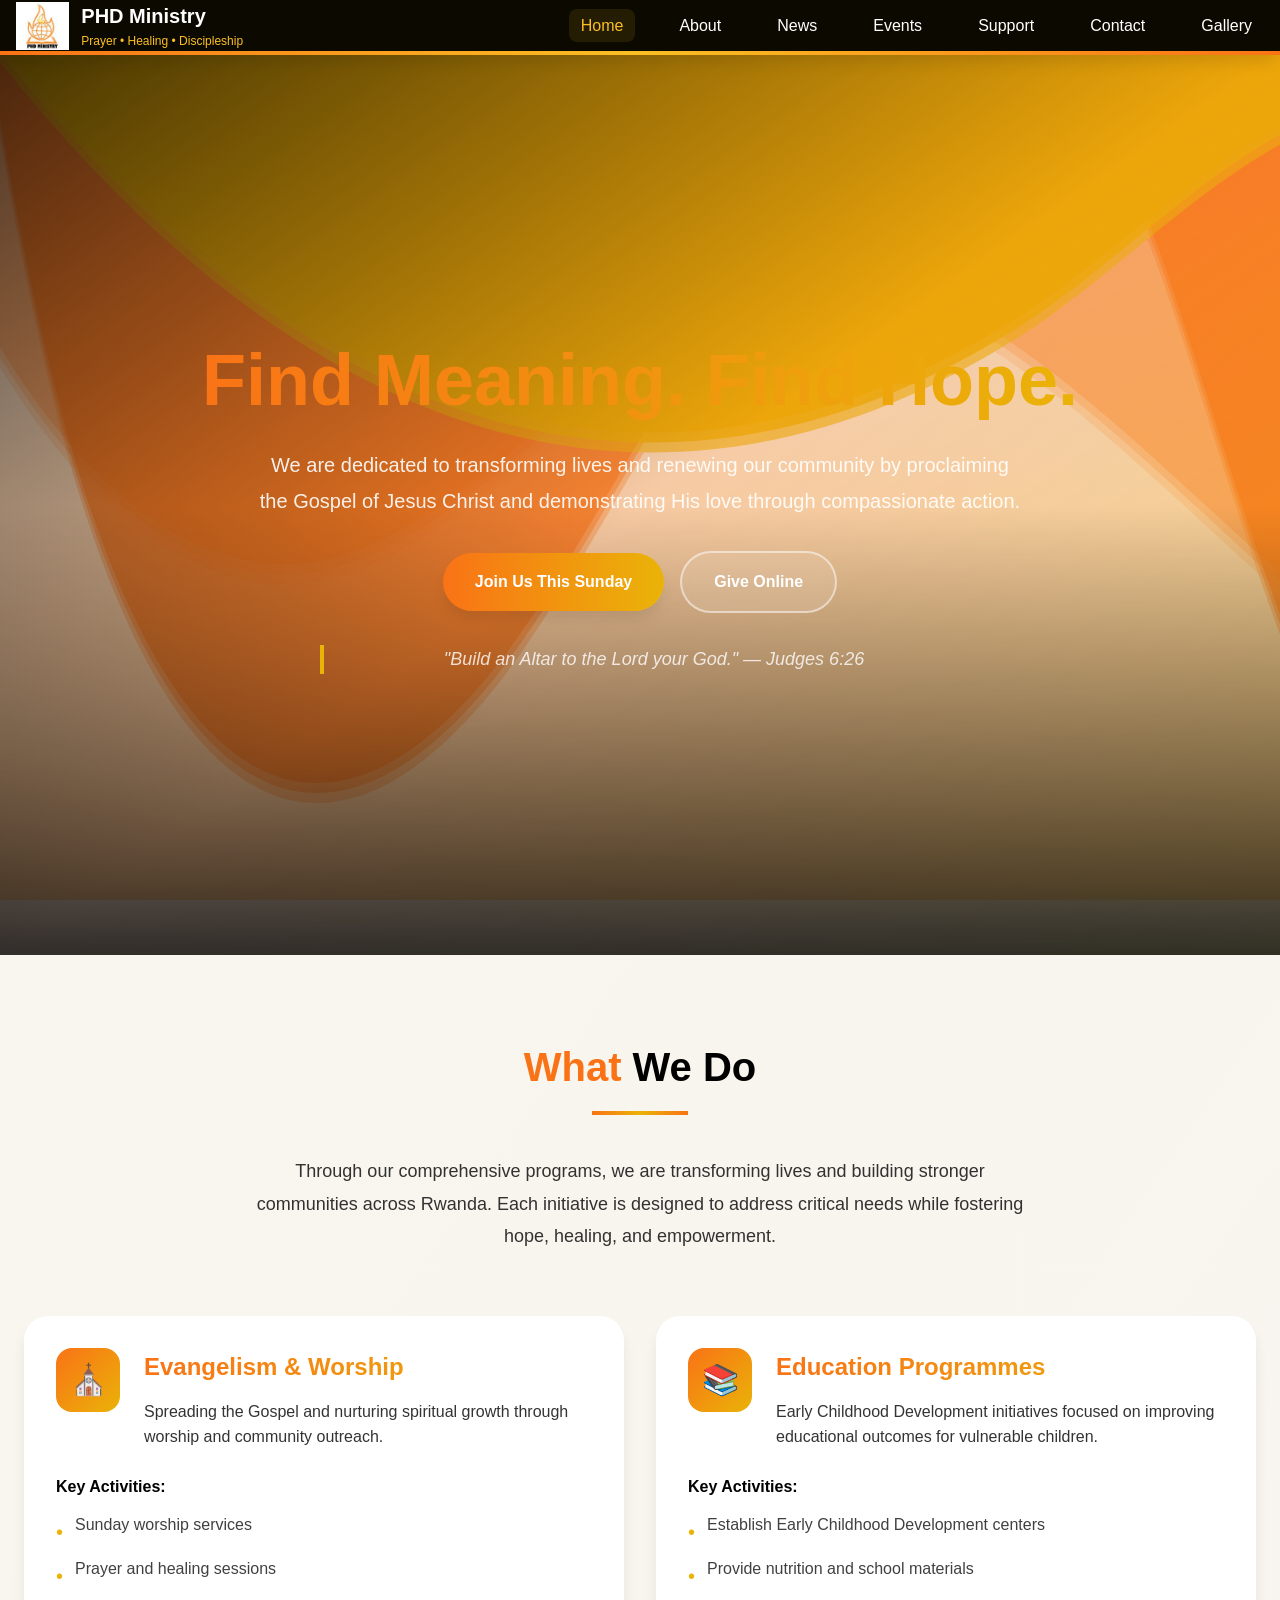
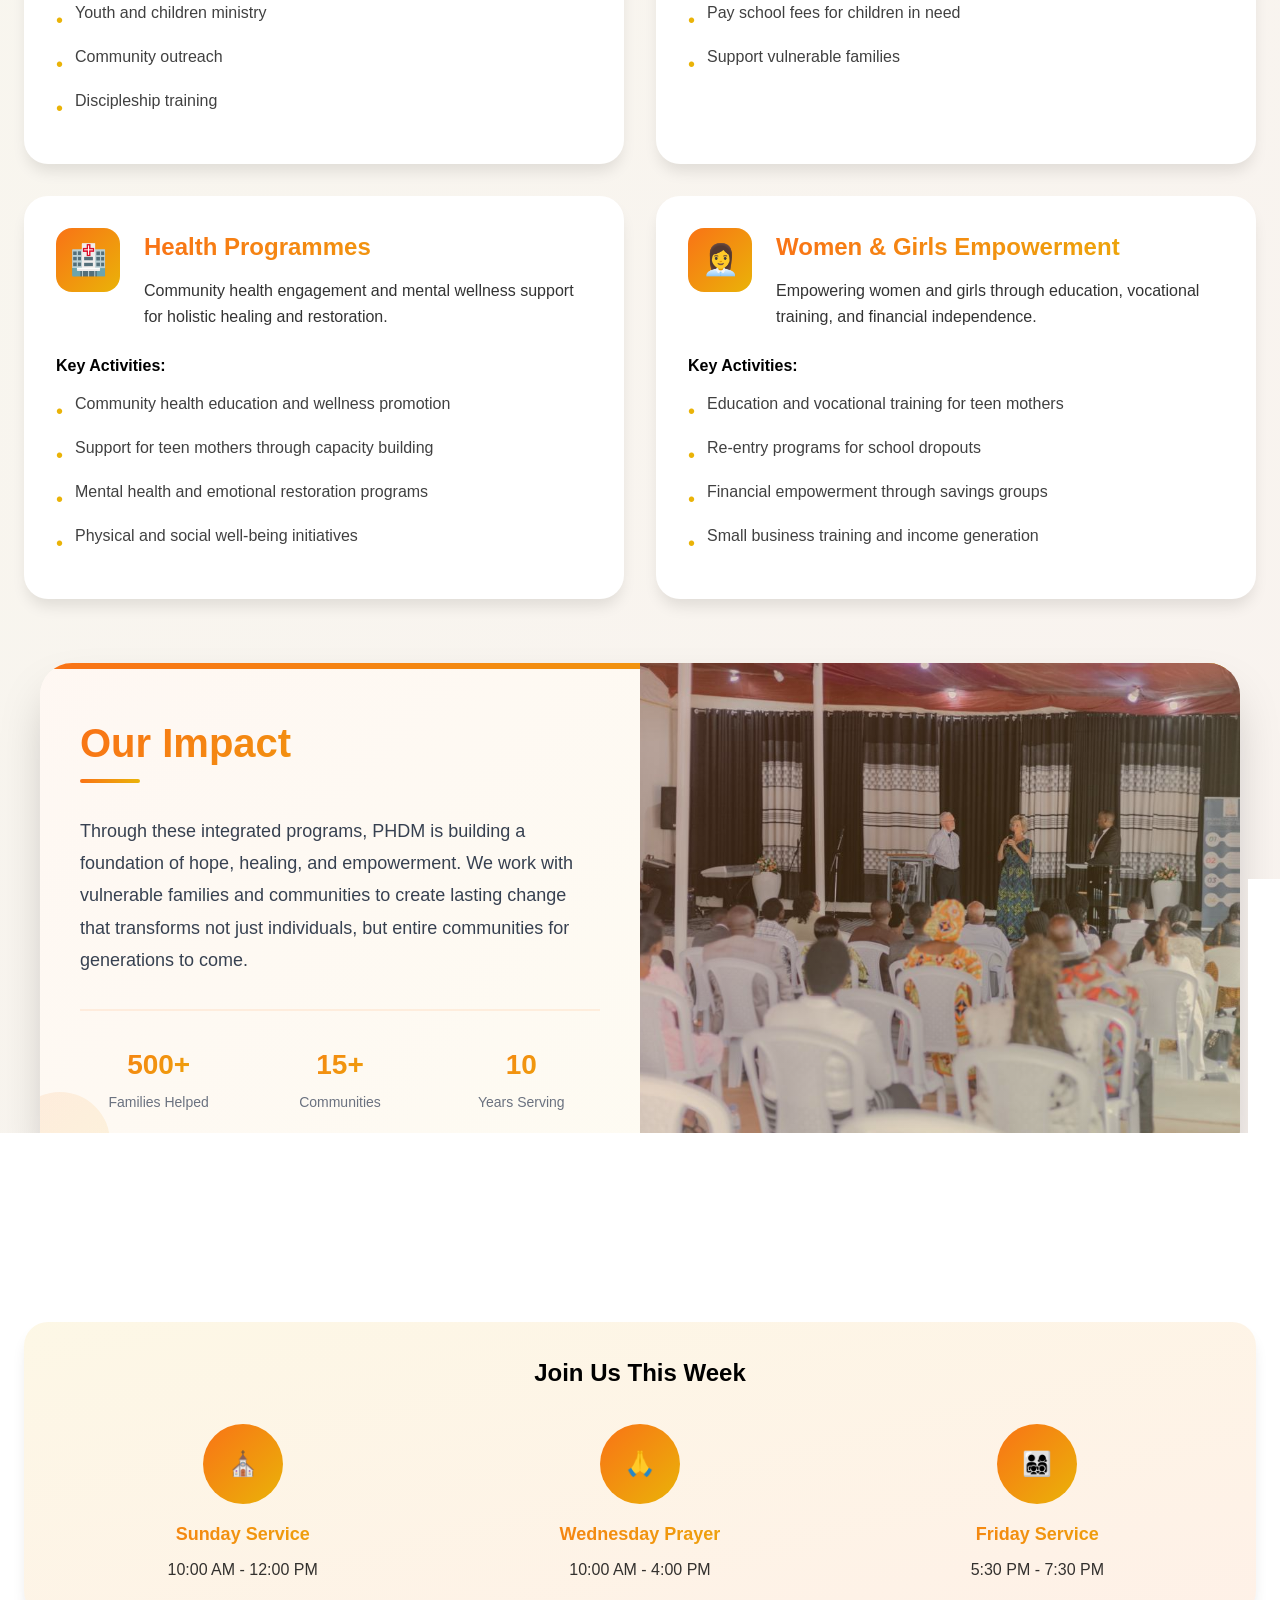
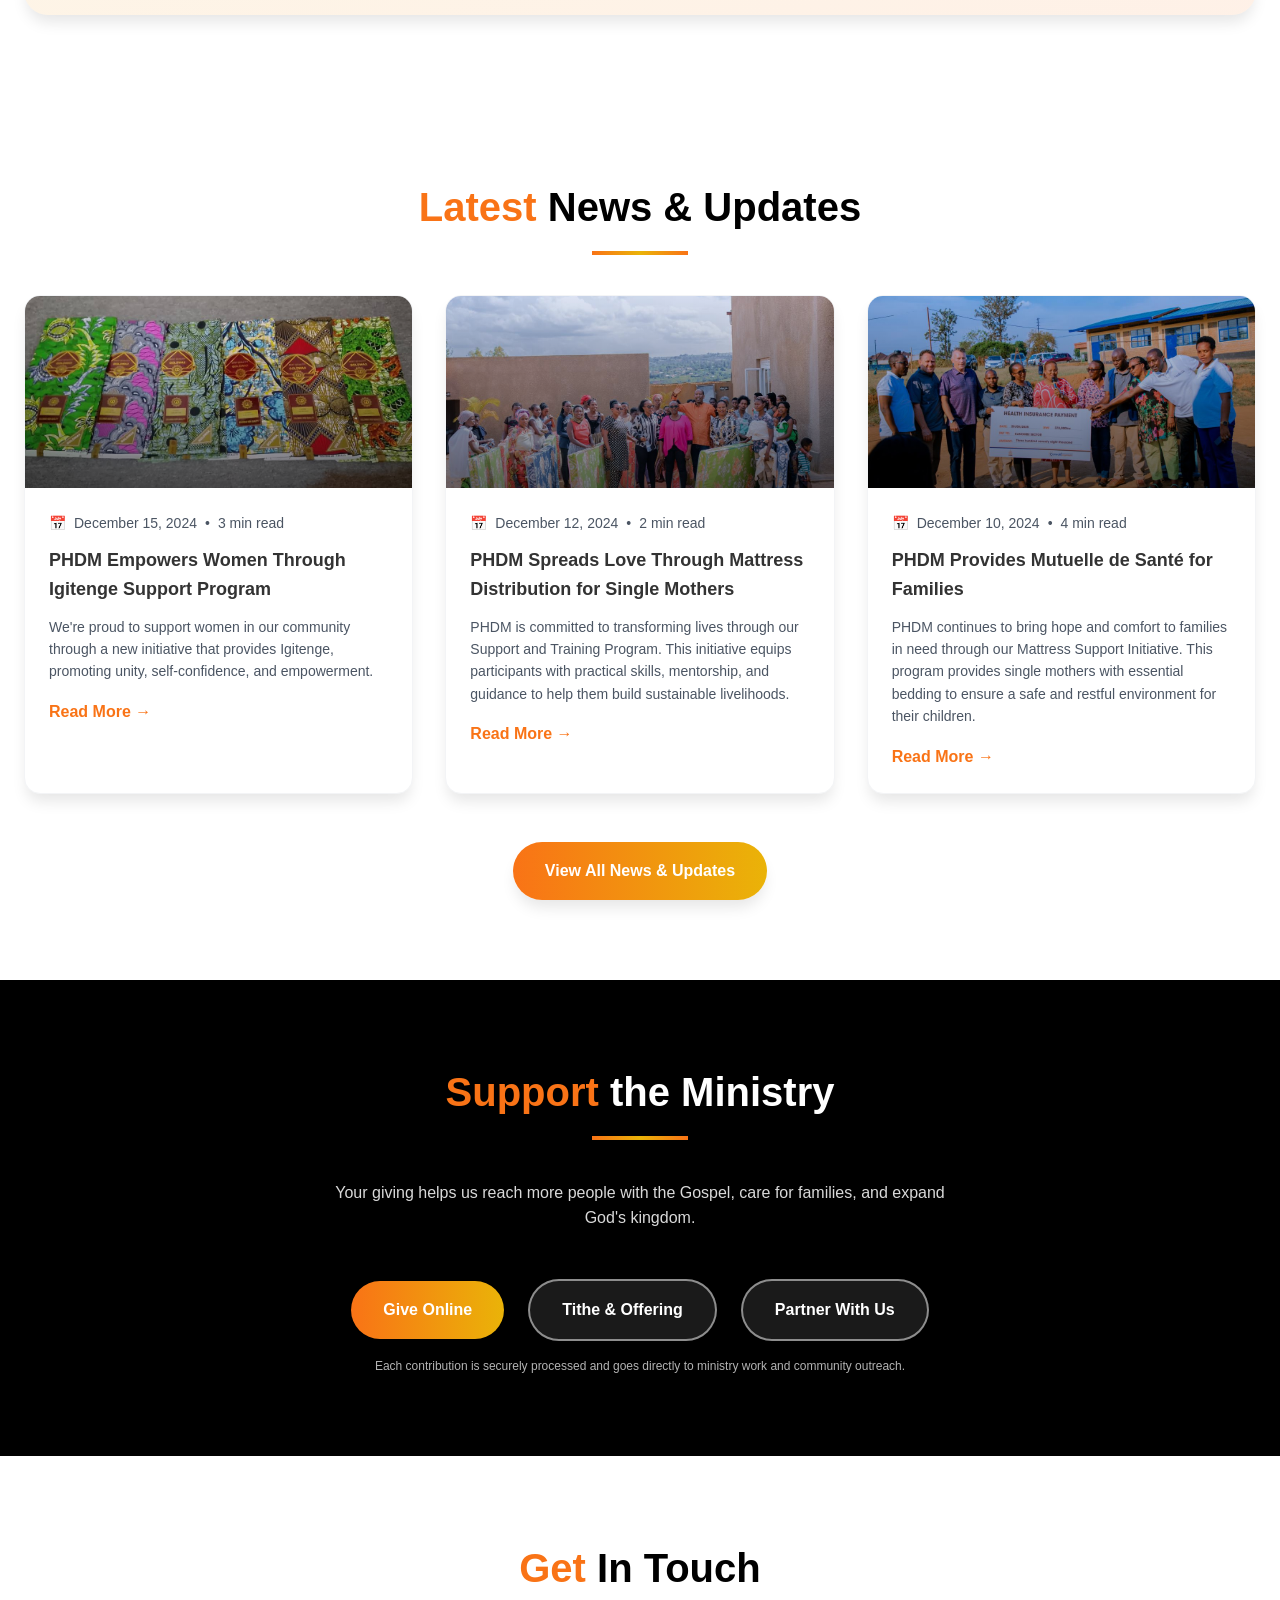
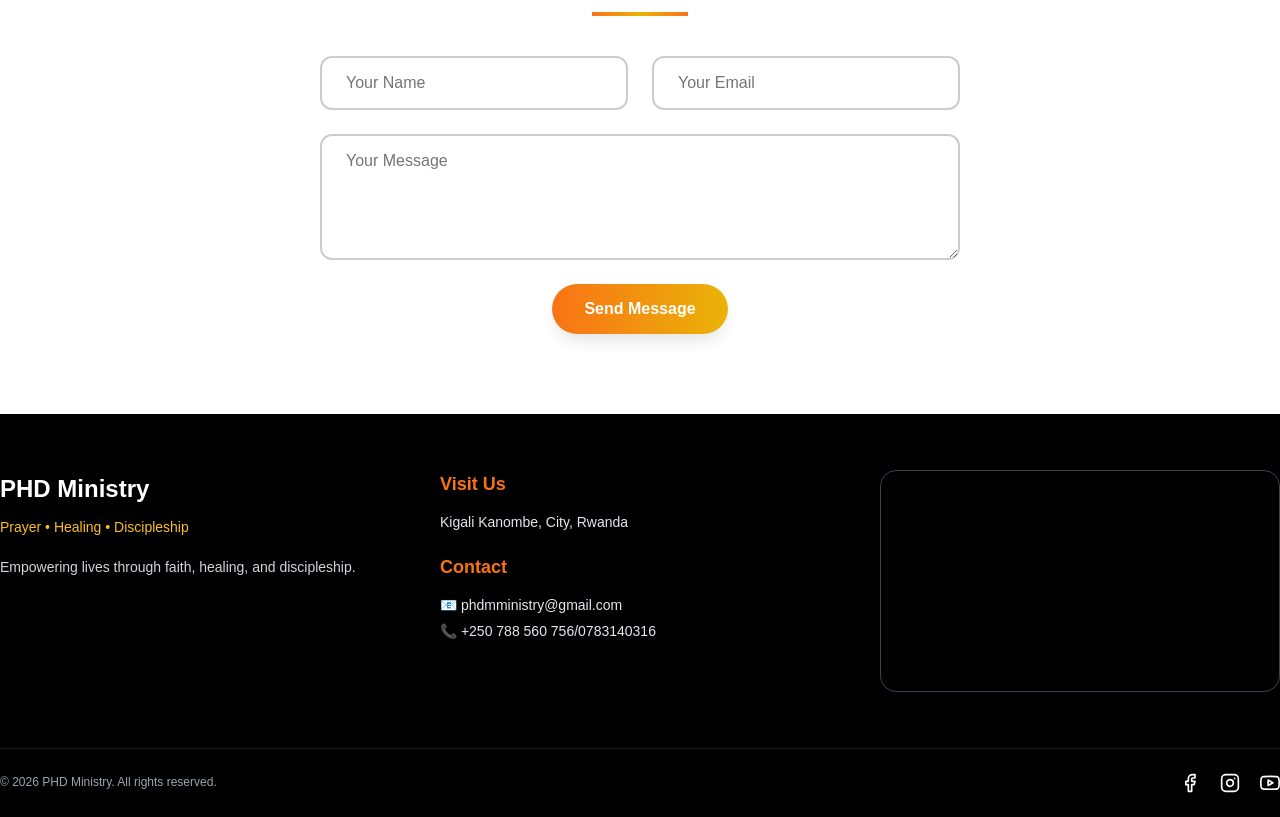
==== index.html @ 7f73e18e "News" ====
<!DOCTYPE html>
<html lang="en">
<head>
    <meta charset="UTF-8">
    <meta name="viewport" content="width=device-width, initial-scale=1.0">
    <title>PHDM - Find Meaning. Find Hope.</title>
    <link rel="stylesheet" href="style.css">
    <link rel="stylesheet" href="Header.css">
    <link rel="stylesheet" href="Footer.css">
</head>
<body>
     <header>
        <nav class="container-xl">
            <a href="/" class="logo-link">
                <img src="logo.png" alt="PHDM Church" class="logo-img">
                <div class="logo-text">
                    <span class="logo-title">PHD Ministry</span>
                    <p class="logo-subtitle">Prayer • Healing • Discipleship</p>
                </div>
            </a>

            <!-- Desktop Navigation -->
            <ul class="desktop-nav">
                <li>
                    <a href="index.html" class="nav-link active">
                        <div class="nav-link-bg"></div>
                        <span>Home</span>
                    </a>
                </li>
                <li>
                    <a href="About.html" class="nav-link">
                        <div class="nav-link-bg"></div>
                        <span>About</span>
                    </a>
                </li>
                <li>
                    <a href="News.html" class="nav-link">
                        <div class="nav-link-bg"></div>
                        <span>News</span>
                    </a>
                </li>
                <li>
                    <a href="Events.html" class="nav-link">
                        <div class="nav-link-bg"></div>
                        <span>Events</span>
                    </a>
                </li>
                <li>
                    <a href="give.html" class="nav-link">
                        <div class="nav-link-bg"></div>
                        <span>Support</span>
                    </a>
                </li>
                <li>
                    <a href="Contact.html" class="nav-link">
                        <div class="nav-link-bg"></div>
                        <span>Contact</span>
                    </a>
                </li>
                <li>
                    <a href="Galley.html" class="nav-link">
                        <div class="nav-link-bg"></div>
                        <span>Gallery</span>
                    </a>
                </li>
            </ul>

            <!-- Mobile Menu Button -->
            <button class="mobile-menu-btn" id="menuBtn" aria-label="Open menu">
                <div class="mobile-menu-btn-bg"></div>
                <svg xmlns="http://www.w3.org/2000/svg" fill="none" viewBox="0 0 24 24" stroke-width="1.5" stroke="currentColor">
                    <path stroke-linecap="round" stroke-linejoin="round" d="M3.75 6.75h16.5M3.75 12h16.5M3.75 17.25h16.5" />
                </svg>
            </button>
        </nav>
        <div class="gradient-line"></div>
    </header>
    <!-- Hero Section -->
    <section id="home" class="hero-section">
        <div class="video-background">
            <video autoplay loop muted playsinline>
                <source src="video.mp4" type="video/mp4">
            </video>
            <div class="video-overlay"></div>
            <div class="video-gradient"></div>
        </div>
        
        <div class="container hero-content">
            <div class="hero-text">
                <h1 class="hero-title">
                    <span class="gradient-text">Find Meaning. Find Hope.</span>
                </h1>
                <p class="hero-description">
                    We are dedicated to transforming lives and renewing our community by proclaiming the Gospel of Jesus Christ
                    and demonstrating His love through compassionate action.
                </p>
                <div class="hero-buttons">
                    <a href="/event" class="btn btn-primary">Join Us This Sunday</a>
                    <a href="/give" class="btn btn-secondary">Give Online</a>
                </div>
                <blockquote class="hero-quote">
                    "Build an Altar to the Lord your God." — Judges 6:26
                </blockquote>
            </div>
        </div>
    </section>

    <!-- What We Do Section -->
    <section id="what-we-do" class="what-we-do-section">
        <div class="container">
            <div class="section-heading">
                <h2><span class="accent">What</span> We Do</h2>
                <div class="heading-line"></div>
            </div>
            <p class="section-intro">
                Through our comprehensive programs, we are transforming lives and building stronger communities across Rwanda. 
                Each initiative is designed to address critical needs while fostering hope, healing, and empowerment.
            </p>
            
            <div class="programs-grid">
                <div class="program-card">
                    <div class="program-header">
                        <div class="program-icon">⛪</div>
                        <div class="program-info">
                            <h3>Evangelism & Worship</h3>
                            <p>Spreading the Gospel and nurturing spiritual growth through worship and community outreach.</p>
                        </div>
                    </div>
                    <div class="program-activities">
                        <h4>Key Activities:</h4>
                        <ul>
                            <li>Sunday worship services</li>
                            <li>Prayer and healing sessions</li>
                            <li>Youth and children ministry</li>
                            <li>Community outreach</li>
                            <li>Discipleship training</li>
                        </ul>
                    </div>
                </div>

                <div class="program-card">
                    <div class="program-header">
                        <div class="program-icon">📚</div>
                        <div class="program-info">
                            <h3>Education Programmes</h3>
                            <p>Early Childhood Development initiatives focused on improving educational outcomes for vulnerable children.</p>
                        </div>
                    </div>
                    <div class="program-activities">
                        <h4>Key Activities:</h4>
                        <ul>
                            <li>Establish Early Childhood Development centers</li>
                            <li>Provide nutrition and school materials</li>
                            <li>Pay school fees for children in need</li>
                            <li>Support vulnerable families</li>
                        </ul>
                    </div>
                </div>

                <div class="program-card">
                    <div class="program-header">
                        <div class="program-icon">🏥</div>
                        <div class="program-info">
                            <h3>Health Programmes</h3>
                            <p>Community health engagement and mental wellness support for holistic healing and restoration.</p>
                        </div>
                    </div>
                    <div class="program-activities">
                        <h4>Key Activities:</h4>
                        <ul>
                            <li>Community health education and wellness promotion</li>
                            <li>Support for teen mothers through capacity building</li>
                            <li>Mental health and emotional restoration programs</li>
                            <li>Physical and social well-being initiatives</li>
                        </ul>
                    </div>
                </div>

                <div class="program-card">
                    <div class="program-header">
                        <div class="program-icon">👩‍💼</div>
                        <div class="program-info">
                            <h3>Women & Girls Empowerment</h3>
                            <p>Empowering women and girls through education, vocational training, and financial independence.</p>
                        </div>
                    </div>
                    <div class="program-activities">
                        <h4>Key Activities:</h4>
                        <ul>
                            <li>Education and vocational training for teen mothers</li>
                            <li>Re-entry programs for school dropouts</li>
                            <li>Financial empowerment through savings groups</li>
                            <li>Small business training and income generation</li>
                        </ul>
                    </div>
                </div>
            </div>
            
           <div class="wave-background">
    <div class="wave"></div>
    <div class="wave"></div>
    <div class="wave"></div>
  </div>
  
  <div class="impact-box">
    <div class="decorative-circle circle-1"></div>
    <div class="decorative-circle circle-2"></div>
    
    <div class="impact-content">
      <div class="text-section">
        <h3>Our Impact</h3>
        <p>
          Through these integrated programs, PHDM is building a foundation of hope, healing, and empowerment. 
          We work with vulnerable families and communities to create lasting change that transforms not just individuals, 
          but entire communities for generations to come.
        </p>
        
        <div class="stats-highlight">
          <div class="stat-item">
            <div class="stat-number">500+</div>
            <div class="stat-label">Families Helped</div>
          </div>
          <div class="stat-item">
            <div class="stat-number">15+</div>
            <div class="stat-label">Communities</div>
          </div>
          <div class="stat-item">
            <div class="stat-number">10</div>
            <div class="stat-label">Years Serving</div>
          </div>
        </div>
      </div>
      
      <div class="image-section">
        <img src="images/events-worked/ministry.jpg" alt="Ministry Impact - Community gathering and support">
      </div>
    </div>
  </div>
        </div>
    </section>

    <!-- About Section -->
    <section id="about" class="about-section">
        <div class="container">
            <div class="services-box">
                <h3 class="services-title">Join Us This Week</h3>
                <div class="services-grid">
                    <div class="service-item">
                        <div class="service-icon">⛪</div>
                        <h4>Sunday Service</h4>
                        <p>10:00 AM - 12:00 PM</p>
                    </div>
                    <div class="service-item">
                        <div class="service-icon">🙏</div>
                        <h4>Wednesday Prayer</h4>
                        <p>10:00 AM - 4:00 PM</p>
                    </div>
                    <div class="service-item">
                        <div class="service-icon">👨‍👩‍👧‍👦</div>
                        <h4>Friday Service</h4>
                        <p>5:30 PM - 7:30 PM</p>
                    </div>
                </div>
            </div>
        </div>
    </section>

    <!-- Latest News Section -->
    <section id="latest-news" class="latest-news-section">
        <div class="container">
            <div class="section-heading">
                <h2><span class="accent">Latest</span> News & Updates</h2>
                <div class="heading-line"></div>
            </div>
            
            <div class="news-grid">
                <article class="news-card" data-id="1">
                    <div class="news-image">
                        <img src="images/events-worked/women1.jpg" alt="Women Empowerment">
                        <div class="news-overlay"></div>
                    </div>
                    <div class="news-content">
                        <div class="news-meta">
                            <span>📅</span>
                            <time>December 15, 2024</time>
                            <span>•</span>
                            <span>3 min read</span>
                        </div>
                        <h3>PHDM Empowers Women Through Igitenge Support Program</h3>
                        <p>We're proud to support women in our community through a new initiative that provides Igitenge, promoting unity, self-confidence, and empowerment.</p>
                        <button class="read-more">Read More →</button>
                    </div>
                </article>

                <article class="news-card" data-id="2">
                    <div class="news-image">
                        <img src="images/events-worked/women6.jpg" alt="Mattress Distribution">
                        <div class="news-overlay"></div>
                    </div>
                    <div class="news-content">
                        <div class="news-meta">
                            <span>📅</span>
                            <time>December 12, 2024</time>
                            <span>•</span>
                            <span>2 min read</span>
                        </div>
                        <h3>PHDM Spreads Love Through Mattress Distribution for Single Mothers</h3>
                        <p>PHDM is committed to transforming lives through our Support and Training Program. This initiative equips participants with practical skills, mentorship, and guidance to help them build sustainable livelihoods.</p>
                        <button class="read-more">Read More →</button>
                    </div>
                </article>

                <article class="news-card" data-id="3">
                    <div class="news-image">
                        <img src="images/news/3.jpg" alt="Mutuelle de Santé">
                        <div class="news-overlay"></div>
                    </div>
                    <div class="news-content">
                        <div class="news-meta">
                            <span>📅</span>
                            <time>December 10, 2024</time>
                            <span>•</span>
                            <span>4 min read</span>
                        </div>
                        <h3>PHDM Provides Mutuelle de Santé for Families</h3>
                        <p>PHDM continues to bring hope and comfort to families in need through our Mattress Support Initiative. This program provides single mothers with essential bedding to ensure a safe and restful environment for their children.</p>
                        <button class="read-more">Read More →</button>
                    </div>
                </article>
            </div>

            <div class="text-center">
                <a href="/news" class="btn btn-primary">View All News & Updates</a>
            </div>
        </div>
    </section>

    <!-- Give Section -->
    <section id="give" class="give-section">
        <div class="container">
            <div class="section-heading">
                <h2 class="text-white"><span class="accent">Support</span> the Ministry</h2>
                <div class="heading-line"></div>
            </div>
            <p class="give-description">
                Your giving helps us reach more people with the Gospel, care for families, and expand God's kingdom.
            </p>
            <div class="give-buttons">
                <a href="/give" class="btn btn-primary">Give Online</a>
                <a href="/give" class="btn btn-secondary">Tithe & Offering</a>
                <a href="/give" class="btn btn-secondary">Partner With Us</a>
            </div>
            <p class="give-note">Each contribution is securely processed and goes directly to ministry work and community outreach.</p>
        </div>
    </section>

    <!-- Contact Section -->
    <section id="contact" class="contact-sections">
        <div class="container">
            <div class="section-heading">
                <h2><span class="accent">Get</span> In Touch</h2>
                <div class="heading-line"></div>
            </div>
            <div class="contact-form-wrapper">
                <form id="contactForm" class="contact-form">
                    <div class="form-row">
                        <input type="text" name="name" placeholder="Your Name" required>
                        <input type="email" name="email" placeholder="Your Email" required>
                    </div>
                    <textarea name="message" rows="5" placeholder="Your Message" required></textarea>
                    <button type="submit" class="btn btn-primary">Send Message</button>
                </form>
            </div>
        </div>
    </section>
       <footer>
        <!-- Main Footer Section -->
        <div class="footer-main">
            <div class="container" style="display: contents;">
                <!-- Column 1: Ministry Info -->
                <div class="ministry-info">
                    <h2>PHD Ministry</h2>
                    <p class="ministry-tagline">Prayer • Healing • Discipleship</p>
                    <p class="ministry-description">
                        Empowering lives through faith, healing, and discipleship.
                    </p>
                </div>

                <!-- Column 2: Visit & Contact -->
                <div class="contact-info">
                    <div class="contact-section">
                        <h4>Visit Us</h4>
                        <p>Kigali Kanombe, City, Rwanda</p>
                    </div>

                    <div class="contact-section">
                        <h4>Contact</h4>
                        <p>📧 phdmministry@gmail.com</p>
                        <p>📞 +250 788 560 756/0783140316</p>
                    </div>
                </div>

                <!-- Column 3: Google Map -->
                <div class="map-container">
                    <iframe
                        src="https://www.google.com/maps/embed?pb=!1m18!1m12!1m3!1d517.8889369608336!2d30.141329889783577!3d-2.0132904952767854!2m3!1f0!2f0!3f0!3m2!1i1024!2i768!4f13.1!3m3!1m2!1s0x19dca948d3b52825%3A0x628cae646f43c5aa!2sPHD%20Ministry!5e1!3m2!1sen!2srw!4v1762265109751!5m2!1sen!2srw"
                        allowfullscreen=""
                        loading="lazy"
                        referrerpolicy="no-referrer-when-downgrade"
                        title="PHD Ministry Map">
                    </iframe>
                </div>
            </div>
        </div>

        <!-- Divider -->
        <div class="divider"></div>

        <!-- Social Bar -->
        <div class="social-bar">
            <div class="container" style="display: contents;">
                <p class="copyright">
                    © <span id="currentYear"></span> PHD Ministry. All rights reserved.
                </p>

                <div class="social-links">
                    <a 
                        href="http://facebook.com/PHD-Ministry-Rwanda-101293981804906" 
                        target="_blank" 
                        rel="noopener noreferrer" 
                        class="social-link"
                        aria-label="Facebook">
                        <svg xmlns="http://www.w3.org/2000/svg" viewBox="0 0 24 24" fill="none" stroke="currentColor" stroke-width="2" stroke-linecap="round" stroke-linejoin="round">
                            <path d="M18 2h-3a5 5 0 0 0-5 5v3H7v4h3v8h4v-8h3l1-4h-4V7a1 1 0 0 1 1-1h3z"></path>
                        </svg>
                    </a>
                    <a 
                        href="http://instagram.com/phdministyrwanda" 
                        target="_blank" 
                        rel="noopener noreferrer" 
                        class="social-link"
                        aria-label="Instagram">
                        <svg xmlns="http://www.w3.org/2000/svg" viewBox="0 0 24 24" fill="none" stroke="currentColor" stroke-width="2" stroke-linecap="round" stroke-linejoin="round">
                            <rect x="2" y="2" width="20" height="20" rx="5" ry="5"></rect>
                            <path d="M16 11.37A4 4 0 1 1 12.63 8 4 4 0 0 1 16 11.37z"></path>
                            <line x1="17.5" y1="6.5" x2="17.51" y2="6.5"></line>
                        </svg>
                    </a>
                    <a 
                        href="https://www.youtube.com/@phdwisdomtv3801" 
                        target="_blank" 
                        rel="noopener noreferrer" 
                        class="social-link"
                        aria-label="YouTube">
                        <svg xmlns="http://www.w3.org/2000/svg" viewBox="0 0 24 24" fill="none" stroke="currentColor" stroke-width="2" stroke-linecap="round" stroke-linejoin="round">
                            <path d="M22.54 6.42a2.78 2.78 0 0 0-1.94-2C18.88 4 12 4 12 4s-6.88 0-8.6.46a2.78 2.78 0 0 0-1.94 2A29 29 0 0 0 1 11.75a29 29 0 0 0 .46 5.33A2.78 2.78 0 0 0 3.4 19c1.72.46 8.6.46 8.6.46s6.88 0 8.6-.46a2.78 2.78 0 0 0 1.94-2 29 29 0 0 0 .46-5.25 29 29 0 0 0-.46-5.33z"></path>
                            <polygon points="9.75 15.02 15.5 11.75 9.75 8.48 9.75 15.02"></polygon>
                        </svg>
                    </a>
                </div>
            </div>
        </div>
    </footer>

    <script>
        // Set current year dynamically
        document.getElementById('currentYear').textContent = new Date().getFullYear();
    </script>

    <script src="script.js"></script>
</body>
</html>
---- style.css ----
* {
    margin: 0;
    padding: 0;
    box-sizing: border-box;
}

:root {
    --orange-500: #f97316;
    --yellow-500: #eab308;
    --black: #000000;
    --white: #ffffff;
    --gray-100: #f3f4f6;
    --gray-600: #4b5563;
}

body {
    font-family: -apple-system, BlinkMacSystemFont, 'Segoe UI', Roboto, 'Helvetica Neue', Arial, sans-serif;
    line-height: 1.6;
    color: #333;
    overflow-x: hidden;
}

.container {
    max-width: 1200px;
    margin: 0 auto;
    padding: 0 1rem;
}

/* Hero Section */
.hero-section {
    position: relative;
    min-height: 100vh;
    display: flex;
    align-items: center;
    color: white;
    overflow: hidden;
}

.video-background {
    position: absolute;
    inset: 0;
}

.video-background video {
    width: 100%;
    height: 100%;
    object-fit: cover;
}

.video-overlay {
    position: absolute;
    inset: 0;
    background: linear-gradient(to bottom right, rgba(0,0,0,0.7), rgba(249,115,22,0.2), rgba(234,179,8,0.3));
}

.video-gradient {
    position: absolute;
    inset: 0;
    background: linear-gradient(to top, rgba(0,0,0,0.8), transparent, transparent);
}

.hero-content {
    position: relative;
    z-index: 10;
    text-align: center;
    padding: 2rem 1rem;
}

.hero-text {
    max-width: 64rem;
    margin: 0 auto;
}

.hero-title {
    font-size: 3rem;
    font-weight: 800;
    line-height: 1.2;
    margin-bottom: 1.5rem;
}

.gradient-text {
    background: linear-gradient(to right, var(--orange-500), var(--yellow-500));
    -webkit-background-clip: text;
    background-clip: text;
    -webkit-text-fill-color: transparent;
}

.hero-description {
    font-size: 1.25rem;
    color: rgba(255,255,255,0.9);
    margin-bottom: 2rem;
    max-width: 48rem;
    margin-left: auto;
    margin-right: auto;
    line-height: 1.8;
}

.hero-buttons {
    display: flex;
    flex-direction: column;
    gap: 1rem;
    margin-bottom: 2rem;
    align-items: center;
}

.btn {
    display: inline-block;
    padding: 1rem 2rem;
    border-radius: 9999px;
    font-weight: 700;
    text-decoration: none;
    transition: all 0.3s;
    border: none;
    cursor: pointer;
    font-size: 1rem;
}

.btn-primary {
    background: linear-gradient(to right, var(--orange-500), var(--yellow-500));
    color: white;
    box-shadow: 0 10px 15px -3px rgba(0,0,0,0.1);
}

.btn-primary:hover {
    transform: scale(1.05);
}

.btn-secondary {
    background: rgba(255,255,255,0.1);
    backdrop-filter: blur(10px);
    color: white;
    border: 2px solid rgba(255,255,255,0.5);
}

.btn-secondary:hover {
    background: rgba(255,255,255,0.2);
}

.hero-quote {
    font-size: 1.125rem;
    color: rgba(255,255,255,0.8);
    font-style: italic;
    border-left: 4px solid var(--yellow-500);
    padding-left: 1.5rem;
    max-width: 40rem;
    margin: 0 auto;
}

/* Section Heading */
.section-heading {
    margin-bottom: 2.5rem;
    text-align: center;
}

.section-heading h2 {
    font-size: 2.25rem;
    font-weight: 800;
    color: var(--black);
}

.section-heading h2.text-white {
    color: white;
}

.section-heading .accent {
    color: var(--orange-500);
}

.heading-line {
    width: 6rem;
    height: 0.25rem;
    background: linear-gradient(to right, var(--orange-500), var(--yellow-500), var(--orange-500));
    margin: 0.75rem auto 0;
}

/* What We Do Section */
.what-we-do-section {
    padding: 5rem 0;
    background: linear-gradient(to bottom right, rgba(234,179,8,0.05), rgba(249,115,22,0.05));
}

.section-intro {
    max-width: 48rem;
    margin: 0 auto 4rem;
    text-align: center;
    color: rgba(0,0,0,0.8);
    font-size: 1.125rem;
    line-height: 1.8;
}

.programs-grid {
    display: grid;
    gap: 2rem;
    margin-bottom: 4rem;
}

.program-card {
    background: white;
    border-radius: 1.5rem;
    padding: 2rem;
    box-shadow: 0 10px 15px -3px rgba(0,0,0,0.1);
    transition: all 0.5s;
}

.program-card:hover {
    box-shadow: 0 25px 50px -12px rgba(0,0,0,0.25);
}

.program-header {
    display: flex;
    align-items: flex-start;
    margin-bottom: 1.5rem;
}

.program-icon {
    width: 4rem;
    height: 4rem;
    border-radius: 1rem;
    background: linear-gradient(to bottom right, var(--orange-500), var(--yellow-500));
    display: flex;
    align-items: center;
    justify-content: center;
    font-size: 1.875rem;
    margin-right: 1.5rem;
    flex-shrink: 0;
    transition: transform 0.3s;
}

.program-card:hover .program-icon {
    transform: scale(1.1);
}

.program-info h3 {
    font-size: 1.5rem;
    font-weight: 700;
    background: linear-gradient(to right, var(--orange-500), var(--yellow-500));
    -webkit-background-clip: text;
    background-clip: text;
    -webkit-text-fill-color: transparent;
    margin-bottom: 0.75rem;
}

.program-info p {
    color: rgba(0,0,0,0.8);
    line-height: 1.6;
}

.program-activities h4 {
    font-weight: 600;
    color: var(--black);
    margin-bottom: 0.75rem;
}

.program-activities ul {
    list-style: none;
}

.program-activities li {
    display: flex;
    align-items: flex-start;
    color: rgba(0,0,0,0.75);
    margin-bottom: 0.5rem;
    line-height: 1.6;
}

.program-activities li::before {
    content: "•";
    color: var(--yellow-500);
    margin-right: 0.75rem;
    margin-top: 0.25rem;
    font-size: 1.25rem;
}

.wave-background {
      position: fixed;
      top: 0;
      left: 0;
      width: 100%;
      height: 100%;
      z-index: -1;
      background: linear-gradient(to bottom, #ededec, #fed7aa);
    }

    .wave {
      position: absolute;
      bottom: 0;
      left: 0;
      width: 200%;
      height: 100%;
      background: url('data:image/svg+xml,<svg xmlns="http://www.w3.org/2000/svg" viewBox="0 0 1200 120" preserveAspectRatio="none"><path d="M0,0V46.29c47.79,22.2,103.59,32.17,158,28,70.36-5.37,136.33-33.31,206.8-37.5C438.64,32.43,512.34,53.67,583,72.05c69.27,18,138.3,24.88,209.4,13.08,36.15-6,69.85-17.84,104.45-29.34C989.49,25,1113-14.29,1200,52.47V0Z" opacity=".25" fill="%23f97316"/><path d="M0,0V15.81C13,36.92,27.64,56.86,47.69,72.05,99.41,111.27,165,111,224.58,91.58c31.15-10.15,60.09-26.07,89.67-39.8,40.92-19,84.73-46,130.83-49.67,36.26-2.85,70.9,9.42,98.6,31.56,31.77,25.39,62.32,62,103.63,73,40.44,10.79,81.35-6.69,119.13-24.28s75.16-39,116.92-43.05c59.73-5.85,113.28,22.88,168.9,38.84,30.2,8.66,59,6.17,87.09-7.5,22.43-10.89,48-26.93,60.65-49.24V0Z" opacity=".5" fill="%23f97316"/><path d="M0,0V5.63C149.93,59,314.09,71.32,475.83,42.57c43-7.64,84.23-20.12,127.61-26.46,59-8.63,112.48,12.24,165.56,35.4C827.93,77.22,886,95.24,951.2,90c86.53-7,172.46-45.71,248.8-84.81V0Z" fill="%23eab308"/></svg>') repeat-x;
      animation: wave 15s cubic-bezier(0.36, 0.45, 0.63, 0.53) infinite;
    }

    .wave:nth-of-type(2) {
      bottom: -10px;
      animation: wave 20s cubic-bezier(0.36, 0.45, 0.63, 0.53) -0.125s infinite, swell 7s ease -1.25s infinite;
      opacity: 0.8;
    }

    .wave:nth-of-type(3) {
      bottom: -20px;
      animation: wave 25s cubic-bezier(0.36, 0.45, 0.63, 0.53) -0.25s infinite, swell 9s ease -2.5s infinite;
      opacity: 0.6;
    }

    @keyframes wave {
      0% { transform: translateX(0); }
      50% { transform: translateX(-25%); }
      100% { transform: translateX(-50%); }
    }

    @keyframes swell {
      0%, 100% { transform: translateY(0) translateX(0); }
      50% { transform: translateY(-15px) translateX(-25%); }
    }

    .impact-box {
      max-width: 1200px;
      margin: 0 auto;
      background: rgba(255, 255, 255, 0.95);
      backdrop-filter: blur(10px);
      border-radius: 2rem;
      overflow: hidden;
      box-shadow: 0 25px 50px -12px rgba(0, 0, 0, 0.25);
      position: relative;
    }

    .impact-box::before {
      content: '';
      position: absolute;
      top: 0;
      left: 0;
      right: 0;
      height: 6px;
      background: linear-gradient(90deg, #f97316, #eab308, #f97316);
      background-size: 200% 100%;
      animation: gradientMove 3s ease infinite;
    }

    @keyframes gradientMove {
      0%, 100% { background-position: 0% 50%; }
      50% { background-position: 100% 50%; }
    }

    .impact-content {
      display: grid;
      grid-template-columns: 1fr;
      gap: 0;
    }

    @media (min-width: 768px) {
      .impact-content {
        grid-template-columns: 1fr 1fr;
      }
    }

    .text-section {
      padding: 3rem 2.5rem;
      display: flex;
      flex-direction: column;
      justify-content: center;
      background: linear-gradient(135deg, rgba(249, 115, 22, 0.05) 0%, rgba(234, 179, 8, 0.05) 100%);
    }

    .text-section h3 {
      font-size: 2.5rem;
      font-weight: 800;
      background: linear-gradient(135deg, #f97316 0%, #eab308 100%);
      -webkit-background-clip: text;
      -webkit-text-fill-color: transparent;
      background-clip: text;
      margin-bottom: 1.5rem;
      position: relative;
      display: inline-block;
    }

    .text-section h3::after {
      content: '';
      position: absolute;
      bottom: -0.5rem;
      left: 0;
      width: 60px;
      height: 4px;
      background: linear-gradient(90deg, #f97316, #eab308);
      border-radius: 2px;
    }

    .text-section p {
      font-size: 1.125rem;
      line-height: 1.8;
      color: #374151;
      margin-top: 1rem;
    }

    .image-section {
      position: relative;
      min-height: 400px;
      overflow: hidden;
    }

    .image-section::before {
      content: '';
      position: absolute;
      top: 0;
      left: 0;
      right: 0;
      bottom: 0;
      background: linear-gradient(135deg, rgba(249, 115, 22, 0.2) 0%, rgba(234, 179, 8, 0.2) 100%);
      z-index: 1;
      pointer-events: none;
    }

    .image-section img {
      width: 100%;
      height: 100%;
      object-fit: cover;
      transition: transform 0.5s ease;
    }

    .impact-box:hover .image-section img {
      transform: scale(1.05);
    }

    .decorative-circle {
      position: absolute;
      width: 150px;
      height: 150px;
      border-radius: 50%;
      background: linear-gradient(135deg, rgba(249, 115, 22, 0.1), rgba(234, 179, 8, 0.1));
      z-index: 0;
    }

    .circle-1 {
      top: -50px;
      right: -50px;
    }

    .circle-2 {
      bottom: -30px;
      left: -30px;
      width: 100px;
      height: 100px;
    }

    @media (max-width: 767px) {
      .text-section {
        padding: 2rem 1.5rem;
      }

      .text-section h3 {
        font-size: 2rem;
      }

      .text-section p {
        font-size: 1rem;
      }

      .image-section {
        min-height: 300px;
      }
    }

    .stats-highlight {
      display: grid;
      grid-template-columns: repeat(3, 1fr);
      gap: 1.5rem;
      margin-top: 2rem;
      padding-top: 2rem;
      border-top: 2px solid rgba(249, 115, 22, 0.1);
    }

    .stat-item {
      text-align: center;
    }

    .stat-number {
      font-size: 1.75rem;
      font-weight: 800;
      background: linear-gradient(135deg, #f97316 0%, #eab308 100%);
      -webkit-background-clip: text;
      -webkit-text-fill-color: transparent;
      background-clip: text;
    }

    .stat-label {
      font-size: 0.875rem;
      color: #6b7280;
      margin-top: 0.25rem;
    }

/* About Section */
.about-section {
    padding: 5rem 0;
    background: white;
}

.services-box {
    background: linear-gradient(to bottom right, rgba(234,179,8,0.1), rgba(249,115,22,0.1));
    border-radius: 1.5rem;
    padding: 2rem;
    box-shadow: 0 10px 15px -3px rgba(0,0,0,0.1);
}

.services-title {
    font-size: 1.5rem;
    font-weight: 700;
    color: var(--black);
    margin-bottom: 2rem;
    text-align: center;
}

.services-grid {
    display: grid;
    gap: 1.5rem;
}

.service-item {
    text-align: center;
}

.service-icon {
    width: 5rem;
    height: 5rem;
    margin: 0 auto 1rem;
    border-radius: 50%;
    background: linear-gradient(to bottom right, var(--orange-500), var(--yellow-500));
    display: flex;
    align-items: center;
    justify-content: center;
    font-size: 1.5rem;
    transition: transform 0.3s;
}

.service-item:hover .service-icon {
    transform: scale(1.1);
}

.service-item h4 {
    font-weight: 700;
    font-size: 1.125rem;
    background: linear-gradient(to right, var(--orange-500), var(--yellow-500));
    -webkit-background-clip: text;
    background-clip: text;
    -webkit-text-fill-color: transparent;
    margin-bottom: 0.5rem;
}

.service-item p {
    color: rgba(0,0,0,0.8);
    font-weight: 500;
}

/* Latest News Section */
.latest-news-section {
    padding: 5rem 0;
    background: white;
}

.news-grid {
    display: grid;
    gap: 2rem;
    margin-bottom: 3rem;
}

.news-card {
    background: white;
    border-radius: 1rem;
    box-shadow: 0 10px 15px -3px rgba(0,0,0,0.1);
    overflow: hidden;
    border: 1px solid var(--gray-100);
    transition: all 0.5s;
}

.news-card:hover {
    box-shadow: 0 25px 50px -12px rgba(0,0,0,0.25);
    border-color: rgba(249,115,22,0.3);
}

.news-image {
    position: relative;
    height: 12rem;
    overflow: hidden;
}

.news-image img {
    width: 100%;
    height: 100%;
    object-fit: cover;
    transition: transform 0.5s;
}

.news-card:hover .news-image img {
    transform: scale(1.1);
}

.news-overlay {
    position: absolute;
    inset: 0;
    background: linear-gradient(to top, rgba(0,0,0,0.5), transparent);
}

.news-content {
    padding: 1.5rem;
}

.news-meta {
    display: flex;
    align-items: center;
    gap: 0.5rem;
    font-size: 0.875rem;
    color: var(--gray-600);
    margin-bottom: 0.75rem;
}

.news-content h3 {
    font-size: 1.125rem;
    font-weight: 700;
    margin-bottom: 0.75rem;
    transition: color 0.3s;
}

.news-card:hover h3 {
    color: var(--orange-500);
}

.news-content p {
    color: var(--gray-600);
    margin-bottom: 1rem;
    line-height: 1.6;
    font-size: 0.875rem;
}

.read-more {
    color: var(--orange-500);
    font-weight: 600;
    background: none;
    border: none;
    cursor: pointer;
    font-size: 1rem;
    transition: color 0.3s;
}

.read-more:hover {
    color: var(--yellow-500);
}

.text-center {
    text-align: center;
}

/* Give Section */
.give-section {
    padding: 5rem 0;
    background: var(--black);
    color: white;
    text-align: center;
}

.give-description {
    max-width: 40rem;
    margin: 0 auto 3rem;
    color: rgba(255,255,255,0.85);
}

.give-buttons {
    display: flex;
    flex-direction: column;
    gap: 1.5rem;
    align-items: center;
    margin-bottom: 1rem;
}

.give-note {
    font-size: 0.75rem;
    color: rgba(255,255,255,0.7);
}

/* Contact Section */
.contact-sections {
    padding: 5rem 0;
    background: white;
}

.contact-form-wrapper {
    max-width: 40rem;
    margin: 0 auto;
}

.contact-form {
    display: grid;
    gap: 1.5rem;
}

.form-row {
    display: grid;
    gap: 1.5rem;
}

.contact-form input,
.contact-form textarea {
    width: 100%;
    padding: 1rem 1.5rem;
    border: 2px solid rgba(0,0,0,0.2);
    border-radius: 0.75rem;
    font-family: inherit;
    font-size: 1rem;
    transition: border-color 0.3s;
}

.contact-form input:focus,
.contact-form textarea:focus {
    outline: none;
    border-color: var(--orange-500);
}

.contact-form textarea {
    resize: vertical;
}

.contact-form button {
    width: 100%;
}

/* Responsive Design */
@media (min-width: 640px) {
    .hero-buttons {
        flex-direction: row;
        justify-content: center;
    }
    
    .services-grid {
        grid-template-columns: repeat(3, 1fr);
    }
    
    .news-grid {
        grid-template-columns: repeat(2, 1fr);
    }
    
    .form-row {
        grid-template-columns: repeat(2, 1fr);
    }
    
    .give-buttons {
        flex-direction: row;
        justify-content: center;
    }
    
    .contact-form button {
        width: auto;
        margin: 0 auto;
    }
}

@media (min-width: 768px) {
    .hero-title {
        font-size: 4.5rem;
    }
    
    .section-heading h2 {
        font-size: 2.5rem;
    }
}

@media (min-width: 1024px) {
    .programs-grid {
        grid-template-columns: repeat(2, 1fr);
    }
    
    .news-grid {
        grid-template-columns: repeat(3, 1fr);
    }
}

/* Smooth Scroll */
html {
    scroll-behavior: smooth;
}

/* Animation Classes */
@keyframes fadeInUp {
    from {
        opacity: 0;
        transform: translateY(20px);
    }
    to {
        opacity: 1;
        transform: translateY(0);
    }
}

.fade-in-up {
    animation: fadeInUp 0.6s ease-out;
}
---- Header.css ----
* {
            margin: 0;
            padding: 0;
            box-sizing: border-box;
        }

        body {
            font-family: -apple-system, BlinkMacSystemFont, 'Segoe UI', Roboto, 'Helvetica Neue', Arial, sans-serif;
            background: #f9fafb;
        }

        /* Header Styles */
        header {
            position: sticky;
            top: 0;
            z-index: 50;
            background: rgba(0, 0, 0, 0.95);
            backdrop-filter: blur(12px);
            box-shadow: 0 10px 15px -3px rgba(0, 0, 0, 0.1);
        }

        .container-xl {
            max-width: 1280px;
            margin: 0 auto;
            padding: 0 1rem;
        }

        nav {
            display: flex;
            align-items: center;
            justify-content: space-between;
            padding: 1rem 0;
        }

        /* Logo Section */
        .logo-link {
            display: flex;
            align-items: center;
            gap: 0.75rem;
            text-decoration: none;
            transition: transform 0.3s;
        }

        .logo-link:hover {
            transform: scale(1.02);
        }

        .logo-img {
            height: 3rem;
            width: auto;
            transition: transform 0.3s;
        }

        .logo-link:hover .logo-img {
            transform: scale(1.05);
        }

        .logo-text {
            display: none;
        }

        @media (min-width: 640px) {
            .logo-text {
                display: block;
            }
        }

        .logo-title {
            font-size: 1.25rem;
            font-weight: 700;
            color: white;
            display: block;
        }

        .logo-subtitle {
            font-size: 0.75rem;
            color: #fbbf24;
        }

        /* Desktop Navigation */
        .desktop-nav {
            display: none;
            align-items: center;
            gap: 2rem;
            list-style: none;
        }

        @media (min-width: 768px) {
            .desktop-nav {
                display: flex;
            }
        }

        .nav-link {
            font-weight: 500;
            padding: 0.5rem 0.75rem;
            border-radius: 0.5rem;
            position: relative;
            text-decoration: none;
            color: white;
            transition: all 0.3s;
        }

        .nav-link:hover {
            color: #fbbf24;
            background: rgba(255, 255, 255, 0.1);
        }

        .nav-link.active {
            color: #fbbf24;
            background: rgba(251, 191, 36, 0.1);
        }

        .nav-link-bg {
            position: absolute;
            inset: 0;
            background: linear-gradient(to right, rgba(249, 115, 22, 0.2), rgba(251, 191, 36, 0.2));
            border-radius: 0.5rem;
            opacity: 0;
            transition: opacity 0.3s;
        }

        .nav-link:not(.active):hover .nav-link-bg {
            opacity: 1;
        }

        .nav-link span {
            position: relative;
            z-index: 10;
        }

        /* Mobile Menu Button */
        .mobile-menu-btn {
            display: inline-flex;
            align-items: center;
            justify-content: center;
            border-radius: 0.75rem;
            padding: 0.75rem;
            color: white;
            background: transparent;
            border: none;
            cursor: pointer;
            position: relative;
            overflow: hidden;
            transition: all 0.3s;
        }

        .mobile-menu-btn:hover {
            background: rgba(255, 255, 255, 0.1);
        }

        @media (min-width: 768px) {
            .mobile-menu-btn {
                display: none;
            }
        }

        .mobile-menu-btn-bg {
            position: absolute;
            inset: 0;
            background: linear-gradient(to right, rgba(249, 115, 22, 0.2), rgba(251, 191, 36, 0.2));
            opacity: 0;
            transition: opacity 0.3s;
            border-radius: 0.75rem;
        }

        .mobile-menu-btn:hover .mobile-menu-btn-bg {
            opacity: 1;
        }

        .mobile-menu-btn svg {
            width: 1.5rem;
            height: 1.5rem;
            position: relative;
            z-index: 10;
            transition: transform 0.3s;
        }

        .mobile-menu-btn:hover svg {
            transform: scale(1.1);
        }

        /* Gradient Line */
        .gradient-line {
            height: 4px;
            width: 100%;
            background: linear-gradient(to right, #f97316, #fbbf24, #f97316);
        }

        /* Backdrop */
        .backdrop {
            position: fixed;
            inset: 0;
            background: rgba(0, 0, 0, 0.5);
            backdrop-filter: blur(4px);
            z-index: 50;
            animation: fadeIn 0.3s;
        }

        @keyframes fadeIn {
            from { opacity: 0; }
            to { opacity: 1; }
        }

        @media (min-width: 768px) {
            .backdrop {
                display: none;
            }
        }

        /* Mobile Modal */
        .mobile-modal {
            position: fixed;
            left: 0;
            top: 0;
            height: 100%;
            width: 20rem;
            max-width: 85vw;
            background: rgba(0, 0, 0, 0.95);
            backdrop-filter: blur(24px);
            border-right: 1px solid rgba(255, 255, 255, 0.2);
            z-index: 50;
            animation: slideIn 0.3s ease-in-out;
            overflow-y: auto;
        }

        @keyframes slideIn {
            from { transform: translateX(-100%); }
            to { transform: translateX(0); }
        }

        @media (min-width: 768px) {
            .mobile-modal {
                display: none;
            }
        }

        /* Modal Header */
        .modal-header {
            display: flex;
            align-items: center;
            justify-content: space-between;
            padding: 1.5rem;
            border-bottom: 1px solid rgba(255, 255, 255, 0.1);
        }

        .modal-logo {
            display: flex;
            align-items: center;
            gap: 0.75rem;
        }

        .modal-logo img {
            height: 2rem;
            width: auto;
        }

        .modal-logo span {
            font-size: 1.125rem;
            font-weight: 700;
            color: white;
        }

        .close-btn {
            padding: 0.5rem;
            color: white;
            background: transparent;
            border: none;
            border-radius: 0.75rem;
            cursor: pointer;
            position: relative;
            overflow: hidden;
            transition: all 0.3s;
        }

        .close-btn:hover {
            background: rgba(255, 255, 255, 0.1);
        }

        .close-btn-bg {
            position: absolute;
            inset: 0;
            background: linear-gradient(to right, rgba(249, 115, 22, 0.2), rgba(251, 191, 36, 0.2));
            opacity: 0;
            transition: opacity 0.3s;
            border-radius: 0.75rem;
        }

        .close-btn:hover .close-btn-bg {
            opacity: 1;
        }

        .close-btn svg {
            width: 1.5rem;
            height: 1.5rem;
            position: relative;
            z-index: 10;
            transition: transform 0.3s;
        }

        .close-btn:hover svg {
            transform: scale(1.1);
        }

        /* Modal Navigation */
        .modal-nav {
            padding: 1.5rem;
        }

        .modal-nav-list {
            list-style: none;
            display: flex;
            flex-direction: column;
            gap: 1rem;
        }

        .modal-nav-link {
            display: flex;
            align-items: center;
            gap: 1rem;
            padding: 0.75rem 1rem;
            border-radius: 0.75rem;
            font-weight: 500;
            text-decoration: none;
            color: white;
            position: relative;
            overflow: hidden;
            transition: all 0.3s;
        }

        .modal-nav-link:hover {
            color: #fbbf24;
            background: rgba(255, 255, 255, 0.1);
        }

        .modal-nav-link.active {
            color: #fbbf24;
            background: rgba(251, 191, 36, 0.1);
            border-left: 4px solid #fbbf24;
        }

        .modal-nav-link-bg {
            position: absolute;
            inset: 0;
            background: linear-gradient(to right, rgba(249, 115, 22, 0.1), rgba(251, 191, 36, 0.1));
            opacity: 0;
            transition: opacity 0.3s;
        }

        .modal-nav-link:not(.active):hover .modal-nav-link-bg {
            opacity: 1;
        }

        .modal-nav-link span {
            position: relative;
            z-index: 10;
        }

        /* Support Button */
        .support-section {
            margin-top: 2rem;
            padding-top: 1.5rem;
            border-top: 1px solid rgba(255, 255, 255, 0.1);
        }

        .support-btn {
            position: relative;
            overflow: hidden;
            background: linear-gradient(to right, #f97316, #fbbf24, #f97316);
            color: black;
            font-weight: 700;
            padding: 1.25rem 2rem;
            border-radius: 1rem;
            width: 100%;
            text-align: center;
            display: block;
            text-decoration: none;
            border: 2px solid transparent;
            transition: all 0.5s;
        }

        .support-btn:hover {
            transform: scale(1.05);
            box-shadow: 0 20px 25px -5px rgba(251, 191, 36, 0.4);
            border-color: rgba(251, 191, 36, 0.3);
        }

        .support-btn-bg {
            position: absolute;
            inset: 0;
            background: linear-gradient(to right, #fbbf24, #f97316);
            opacity: 0;
            transition: opacity 0.5s;
        }

        .support-btn:hover .support-btn-bg {
            opacity: 1;
        }

        .support-btn-decorator1,
        .support-btn-decorator2 {
            position: absolute;
            background: rgba(255, 255, 255, 0.2);
            border-radius: 50%;
            transition: transform 0.5s;
        }

        .support-btn-decorator1 {
            width: 2rem;
            height: 2rem;
            top: -0.5rem;
            right: -0.5rem;
        }

        .support-btn-decorator2 {
            width: 1.5rem;
            height: 1.5rem;
            bottom: -0.5rem;
            left: -0.5rem;
            transition-delay: 0.1s;
        }

        .support-btn:hover .support-btn-decorator1,
        .support-btn:hover .support-btn-decorator2 {
            transform: scale(1.5);
        }

        .support-btn-content {
            position: relative;
            z-index: 10;
            display: flex;
            align-items: center;
            justify-content: center;
            gap: 0.75rem;
            font-size: 1.125rem;
        }

        .support-btn-icon {
            font-size: 1.5rem;
            transition: transform 0.3s;
        }

        .support-btn:hover .support-btn-icon {
            transform: rotate(12deg);
        }

        .support-btn-text {
            transition: letter-spacing 0.3s;
        }

        .support-btn:hover .support-btn-text {
            letter-spacing: 0.05em;
        }

        .support-btn-arrow {
            font-size: 1.25rem;
            transition: transform 0.3s;
        }

        .support-btn:hover .support-btn-arrow {
            transform: translateX(0.25rem);
        }

        .support-btn-shine {
            position: absolute;
            inset: 0;
            background: linear-gradient(to right, transparent, rgba(255, 255, 255, 0.2), transparent);
            transform: translateX(-100%);
            transition: transform 0.7s;
        }

        .support-btn:hover .support-btn-shine {
            transform: translateX(100%);
        }

        /* Modal Footer */
        .modal-footer {
            position: absolute;
            bottom: 0;
            left: 0;
            right: 0;
            padding: 1.5rem;
            border-top: 1px solid rgba(255, 255, 255, 0.1);
        }

        .modal-footer p {
            font-size: 0.75rem;
            color: rgba(255, 255, 255, 0.6);
            text-align: center;
        }

        /* Hidden class */
        .hidden {
            display: none;
            
        }
---- Footer.css ----
* {
            margin: 0;
            padding: 0;
            box-sizing: border-box;
        }

        body {
            font-family: -apple-system, BlinkMacSystemFont, 'Segoe UI', Roboto, 'Helvetica Neue', Arial, sans-serif;
        }

        footer {
            background: #000000;
            color: white;
        }

        .container {
            max-width: 1280px;
            margin: 0 auto;
            padding: 0 1.5rem;
        }

        /* Main Footer Section */
        .footer-main {
            padding: 3.5rem 0;
            display: grid;
            grid-template-columns: 1fr;
            gap: 2.5rem;
        }

        @media (min-width: 768px) {
            .footer-main {
                grid-template-columns: repeat(3, 1fr);
            }
        }

        /* Column 1: Ministry Info */
        .ministry-info h2 {
            font-size: 1.5rem;
            font-weight: 700;
            color: white;
            margin-bottom: 0.5rem;
        }

        .ministry-tagline {
            font-size: 0.875rem;
            color: #fbbf24;
            margin-bottom: 1rem;
        }

        .ministry-description {
            margin-top: 1rem;
            font-size: 0.875rem;
            color: #d1d5db;
            line-height: 1.75;
        }

        /* Column 2: Visit & Contact */
        .contact-info h4 {
            font-weight: 600;
            color: #f97316;
            font-size: 1.125rem;
            margin-bottom: 0.75rem;
        }

        .contact-info p {
            font-size: 0.875rem;
            color: #e5e7eb;
            margin-bottom: 0.25rem;
        }

        .contact-section {
            margin-bottom: 1.25rem;
        }

        /* Column 3: Google Map */
        .map-container {
            border-radius: 1rem;
            overflow: hidden;
            box-shadow: 0 10px 15px -3px rgba(0, 0, 0, 0.3);
            border: 1px solid #374151;
        }

        .map-container iframe {
            width: 100%;
            height: 220px;
            border: 0;
            display: block;
        }

        /* Divider */
        .divider {
            border-top: 1px solid rgba(255, 255, 255, 0.1);
        }

        /* Social Bar */
        .social-bar {
            padding: 1.5rem 0;
            display: flex;
            flex-direction: column;
            align-items: center;
            justify-content: space-between;
            gap: 1rem;
        }

        @media (min-width: 640px) {
            .social-bar {
                flex-direction: row;
            }
        }

        .copyright {
            font-size: 0.75rem;
            color: #9ca3af;
        }

        .social-links {
            display: flex;
            align-items: center;
            gap: 1.25rem;
        }

        .social-link {
            color: white;
            transition: all 0.3s;
            display: inline-flex;
            align-items: center;
            justify-content: center;
        }

        .social-link:hover {
            color: #fbbf24;
            transform: scale(1.1);
        }

        .social-link svg {
            width: 1.25rem;
            height: 1.25rem;
        }
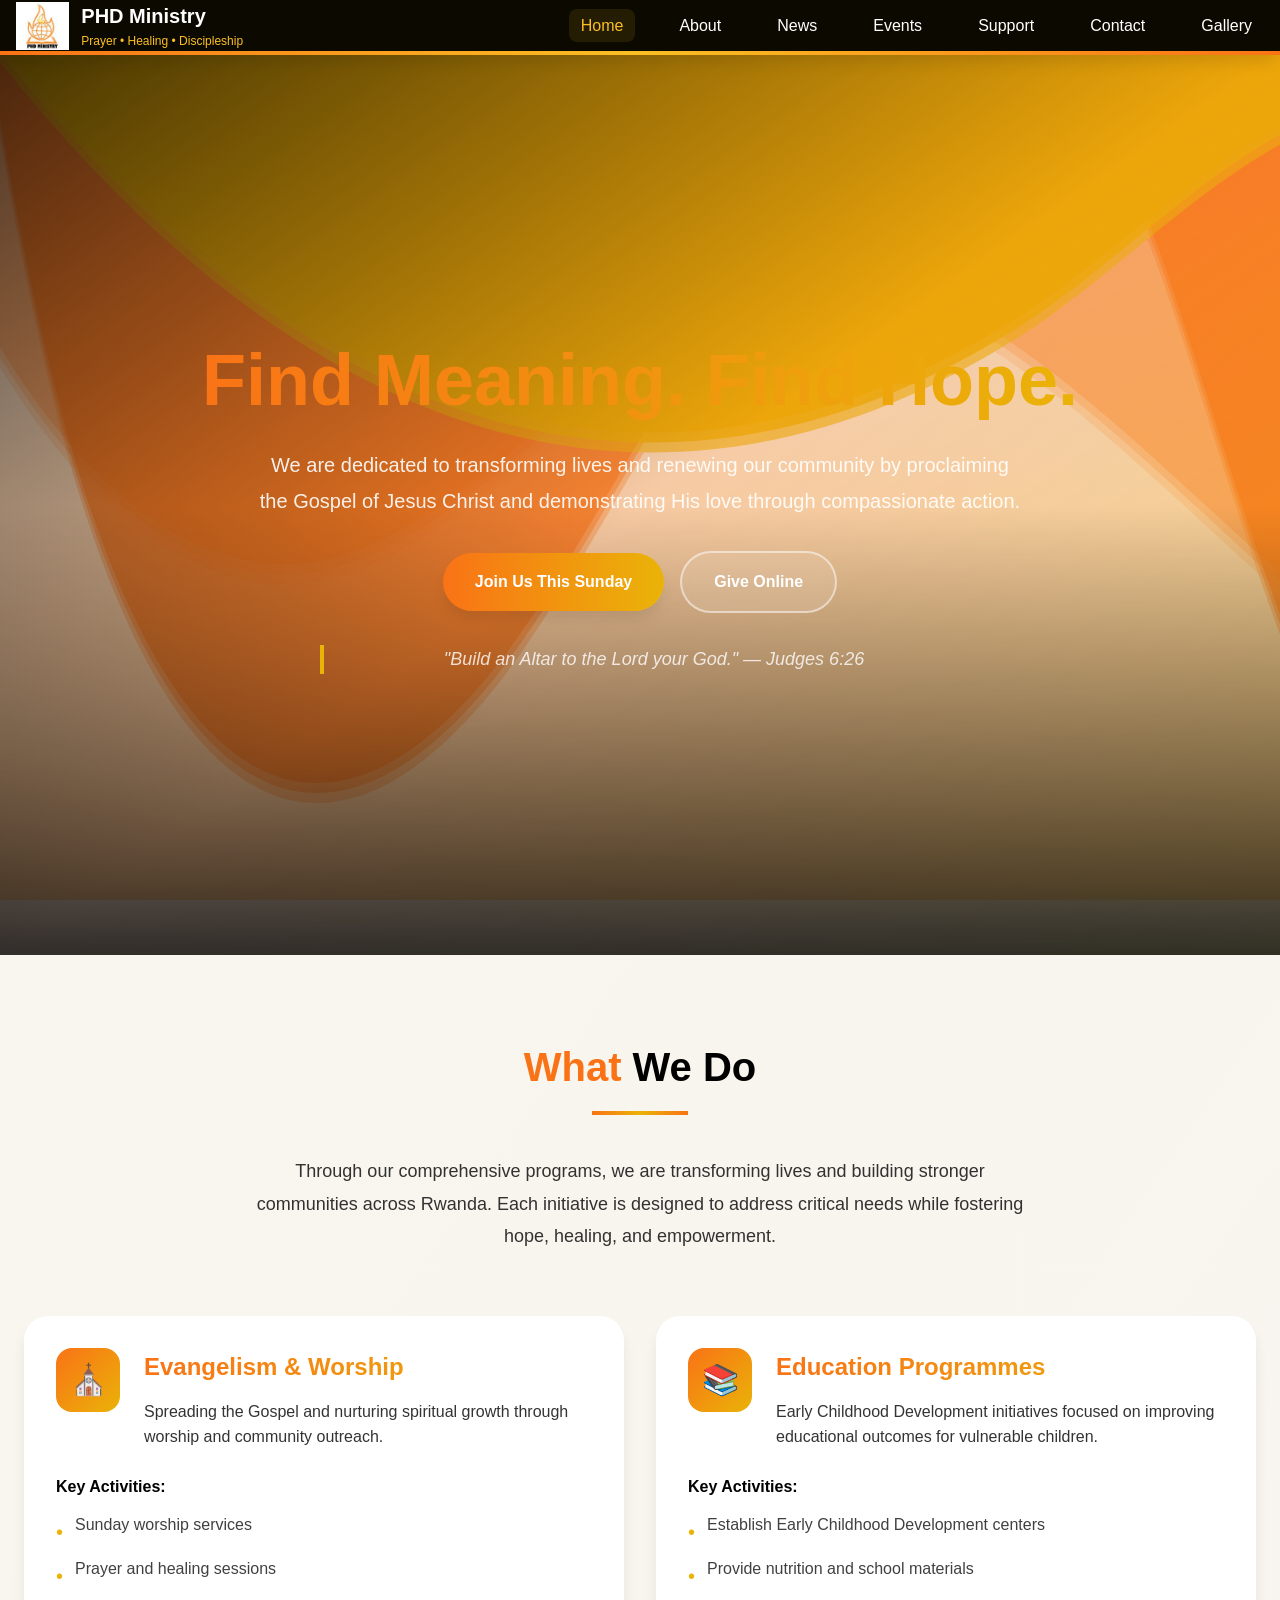
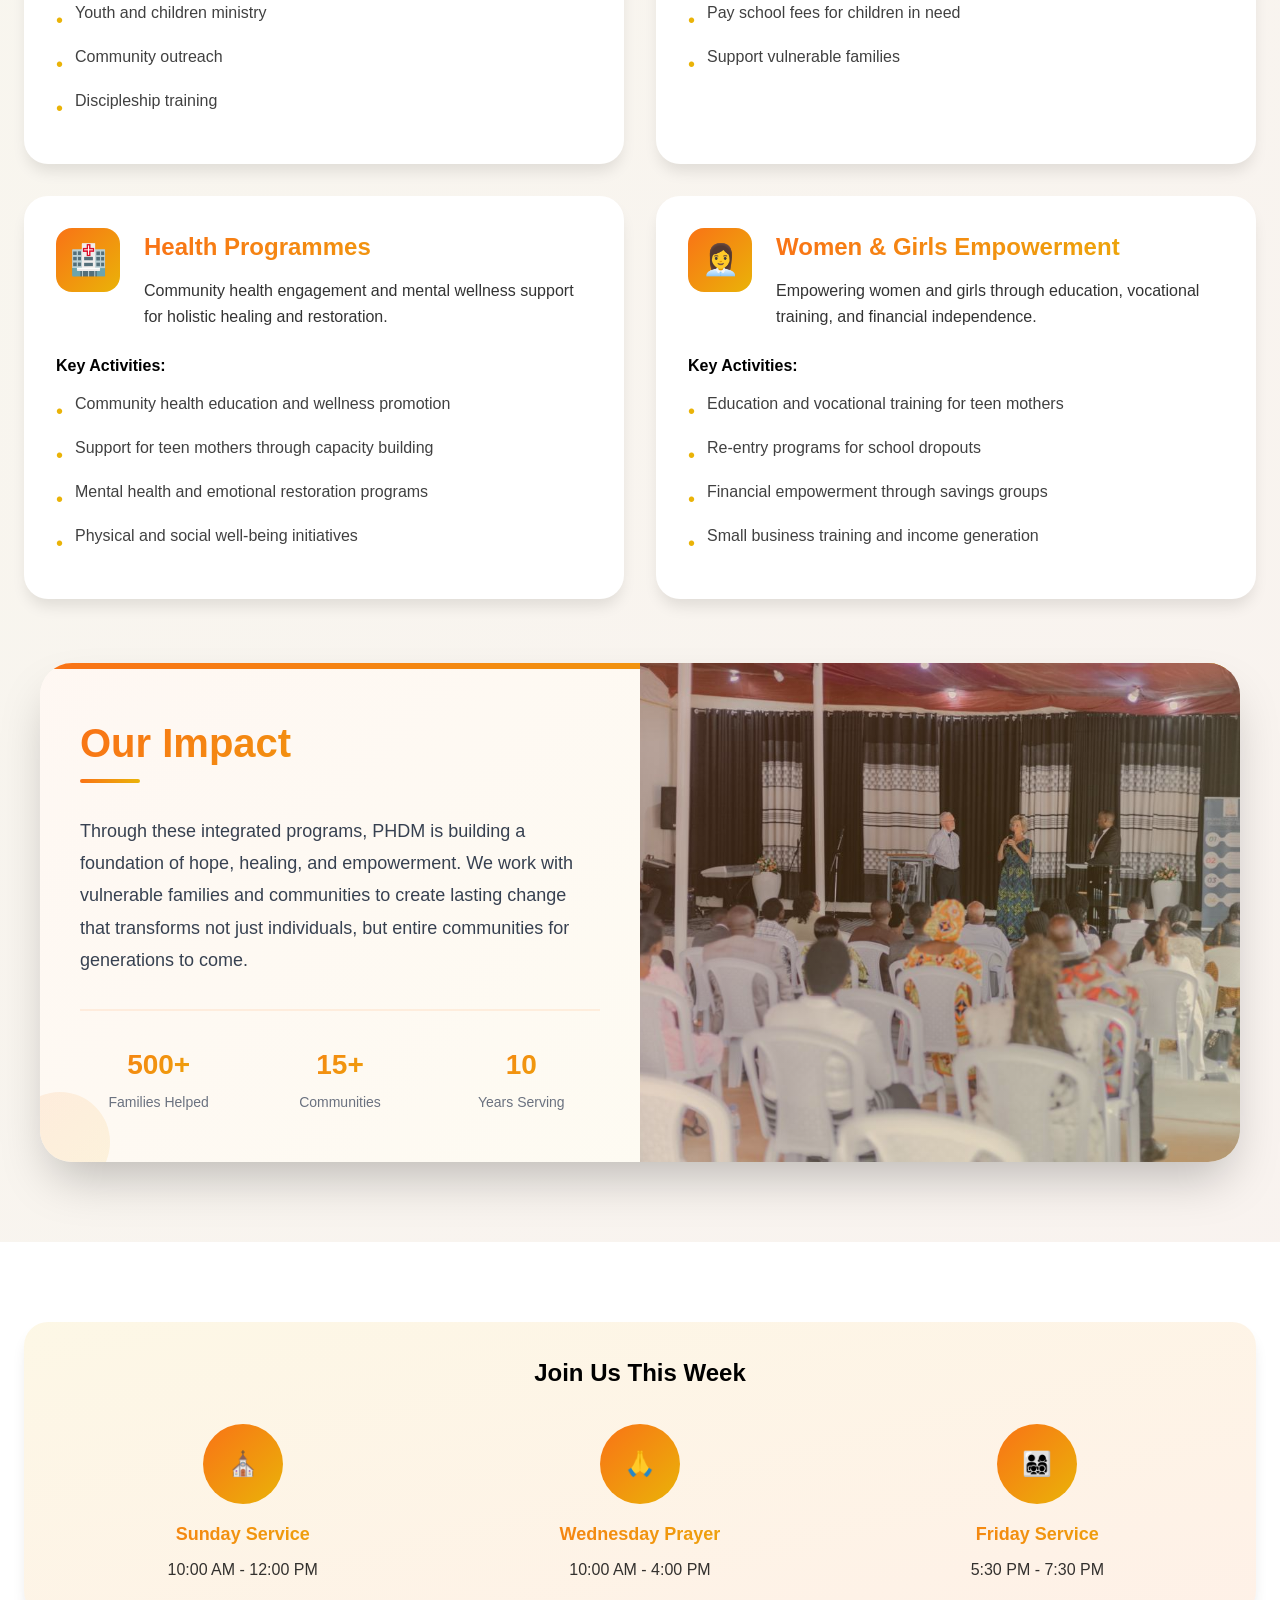
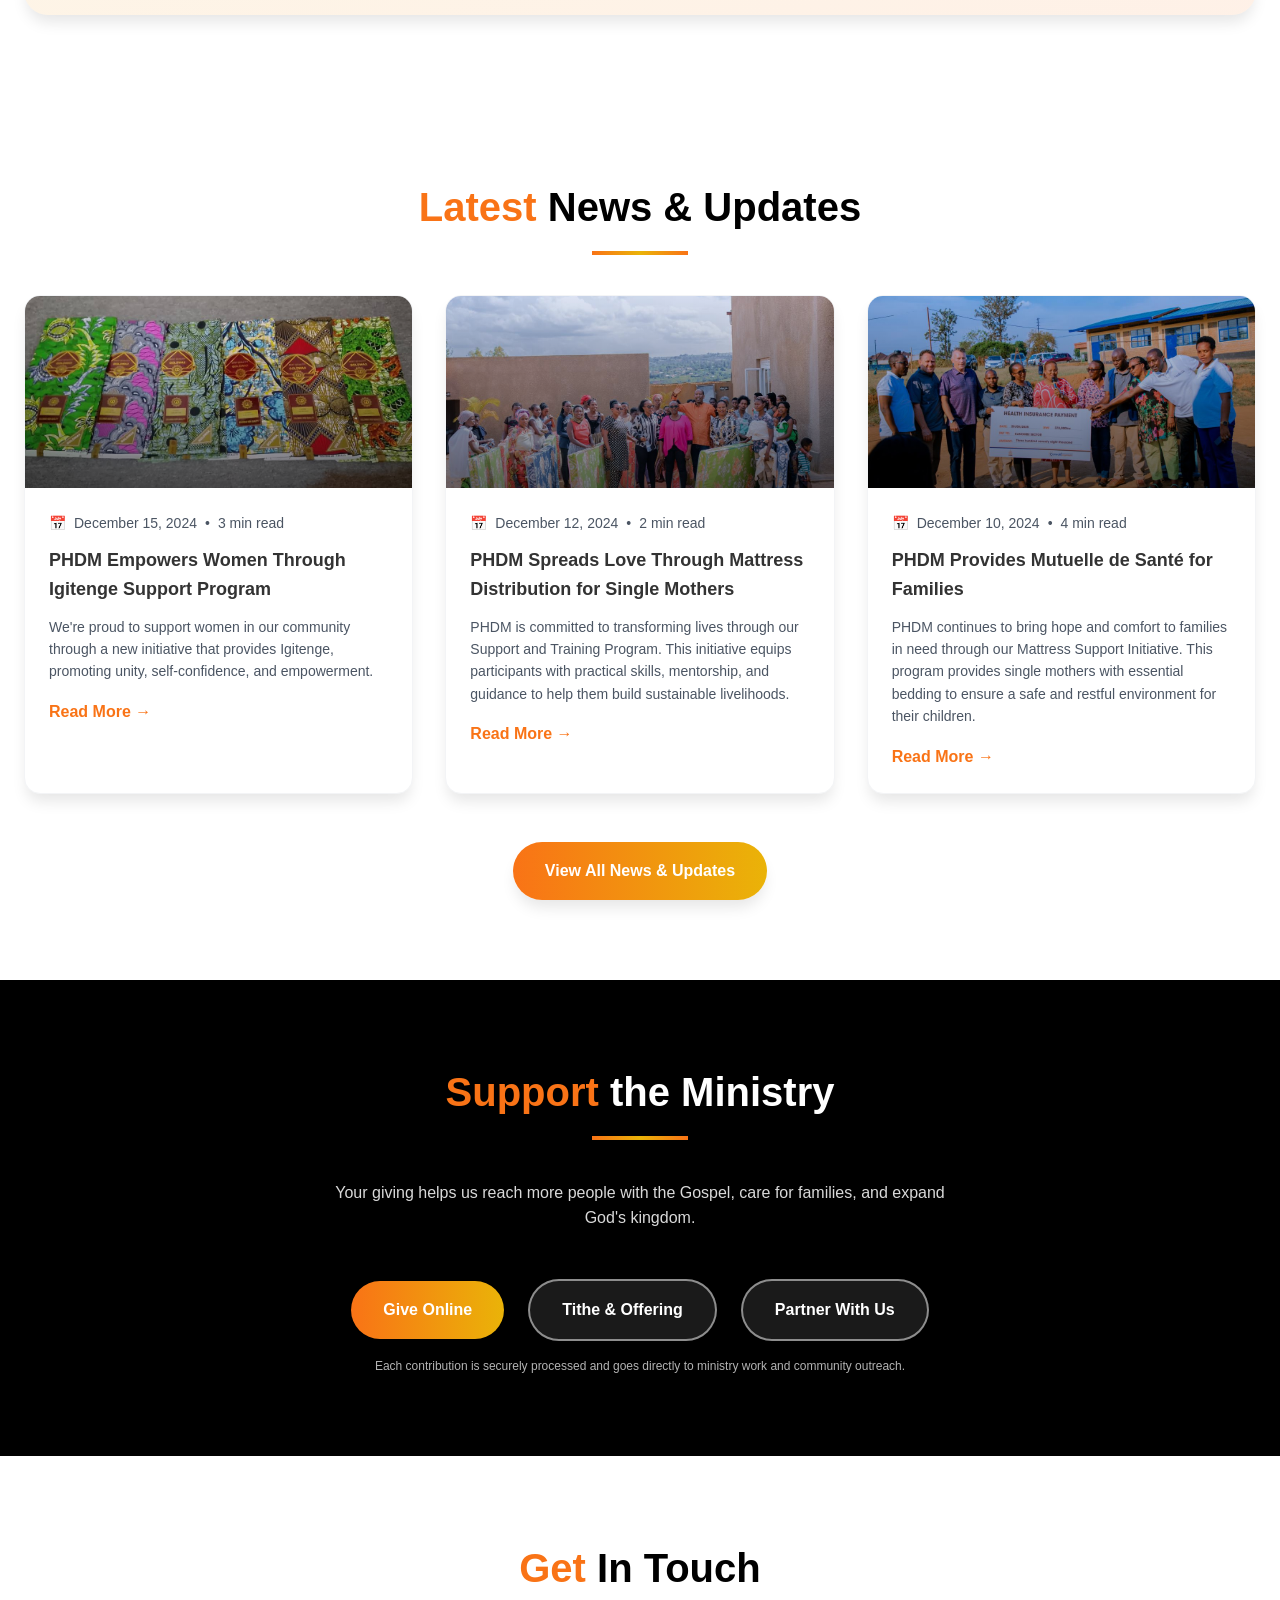
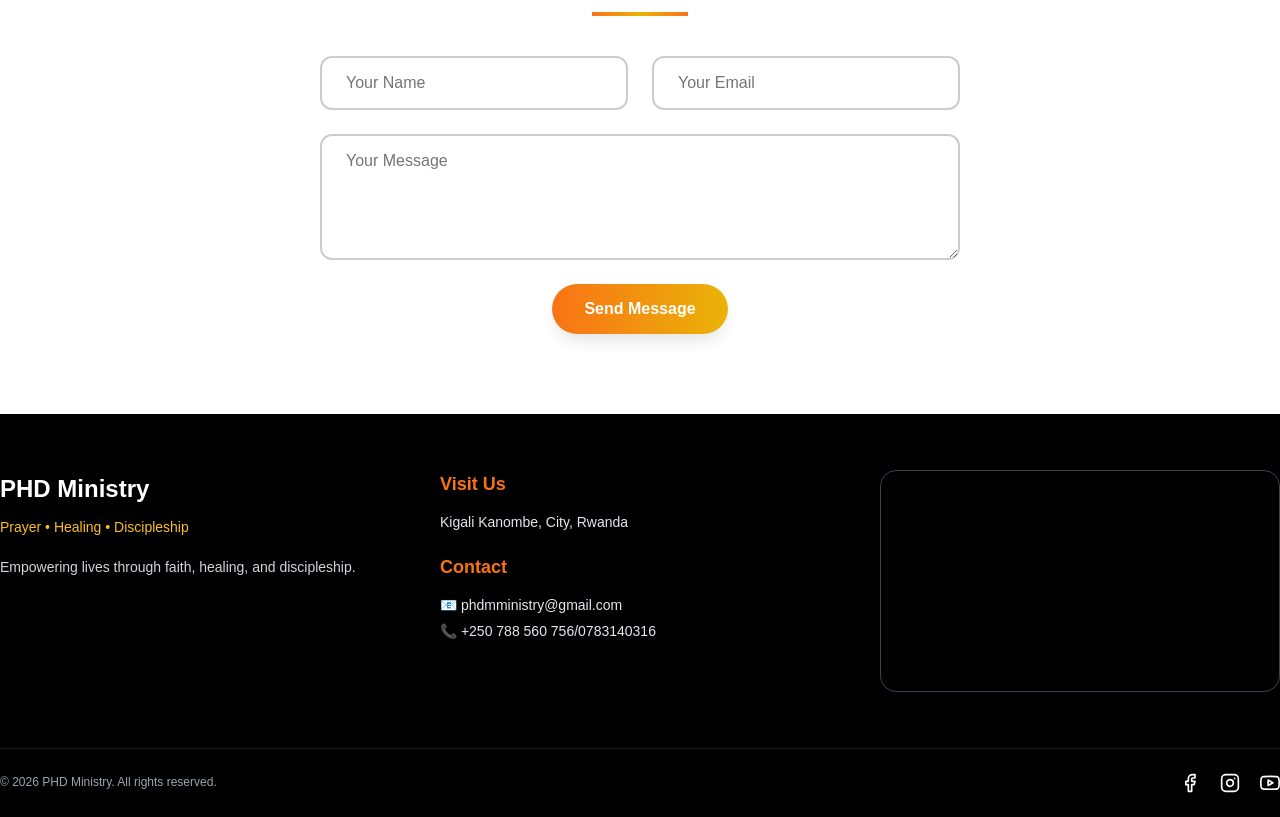
==== commit 299645b9: "News now" ====
--- a/index.html
+++ b/index.html
@@ -11,7 +11,7 @@
 <body>
      <header>
         <nav class="container-xl">
-            <a href="/" class="logo-link">
+            <a href="index.html" class="logo-link">
                 <img src="logo.png" alt="PHDM Church" class="logo-img">
                 <div class="logo-text">
                     <span class="logo-title">PHD Ministry</span>
@@ -95,8 +95,8 @@
                     and demonstrating His love through compassionate action.
                 </p>
                 <div class="hero-buttons">
-                    <a href="/event" class="btn btn-primary">Join Us This Sunday</a>
-                    <a href="/give" class="btn btn-secondary">Give Online</a>
+                    <a href="Events.html" class="btn btn-primary">Join Us This Sunday</a>
+                    <a href="give.html" class="btn btn-secondary">Give Online</a>
                 </div>
                 <blockquote class="hero-quote">
                     "Build an Altar to the Lord your God." — Judges 6:26
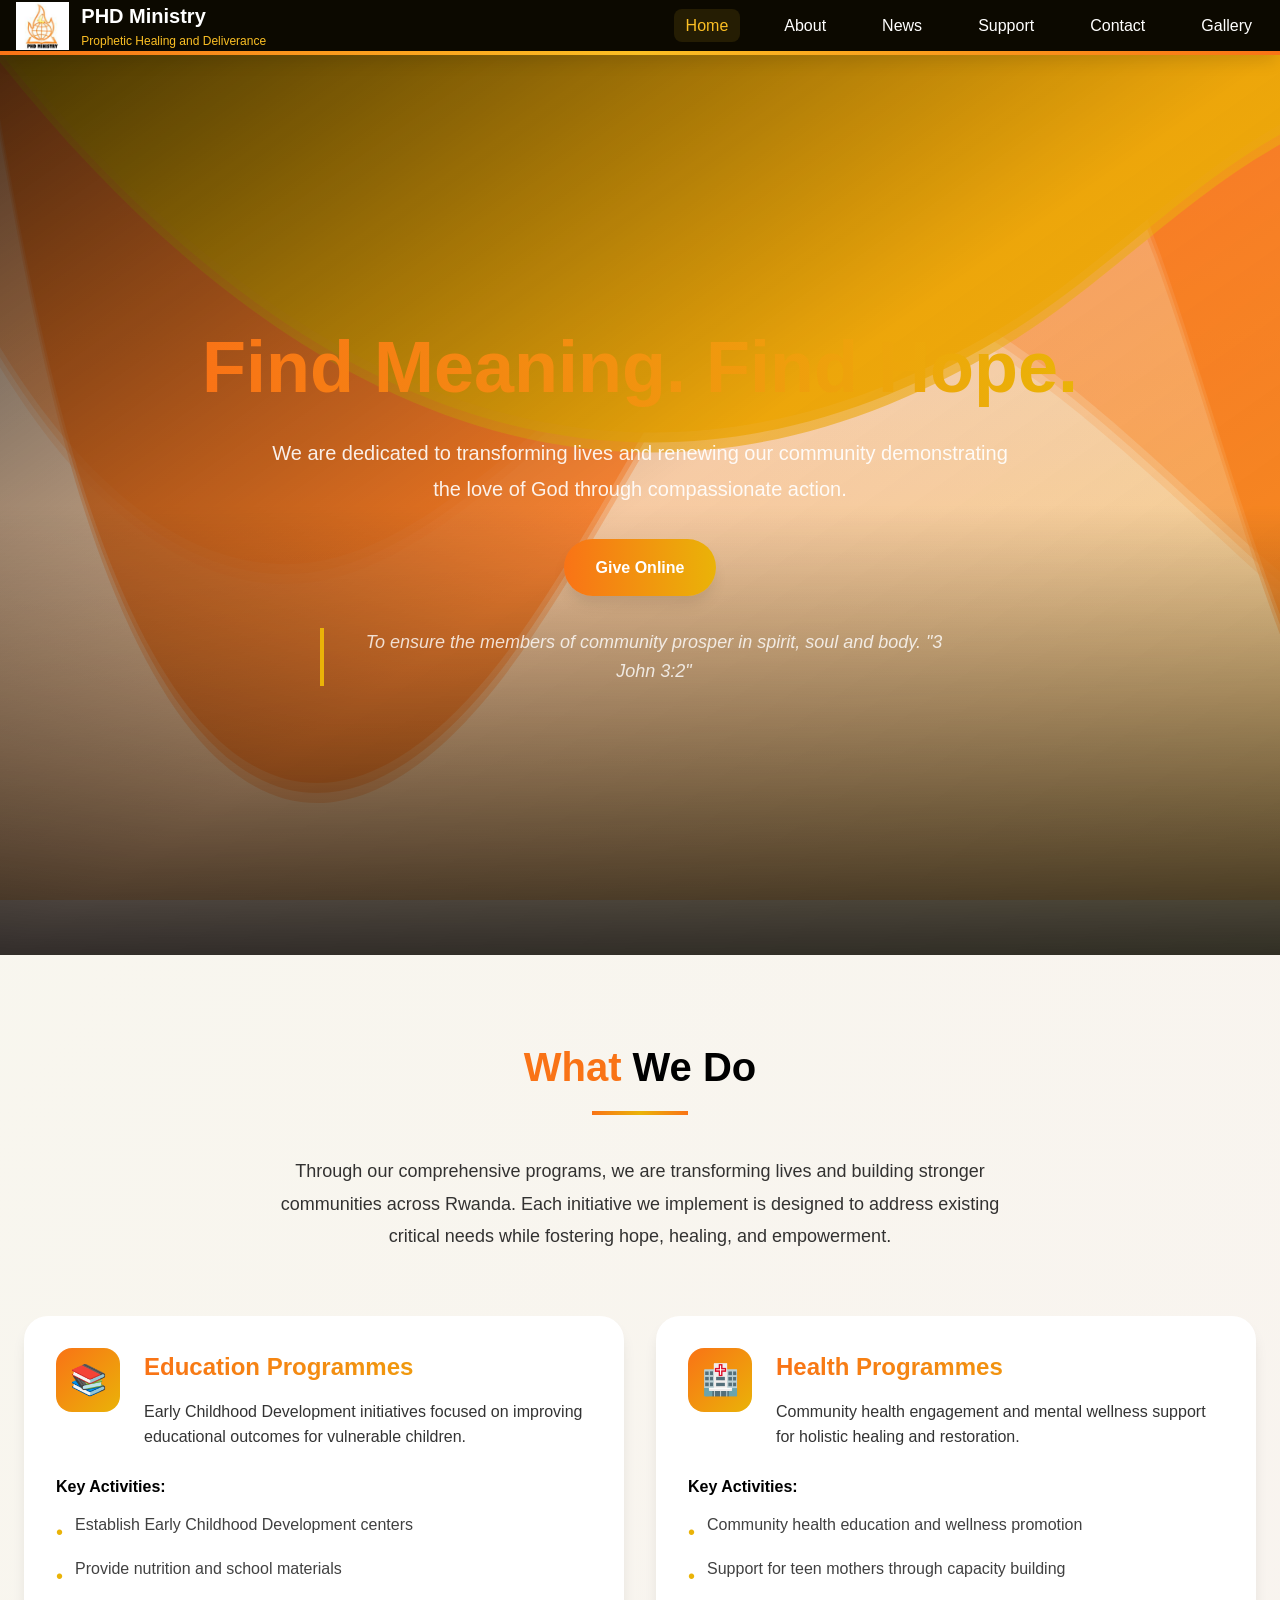
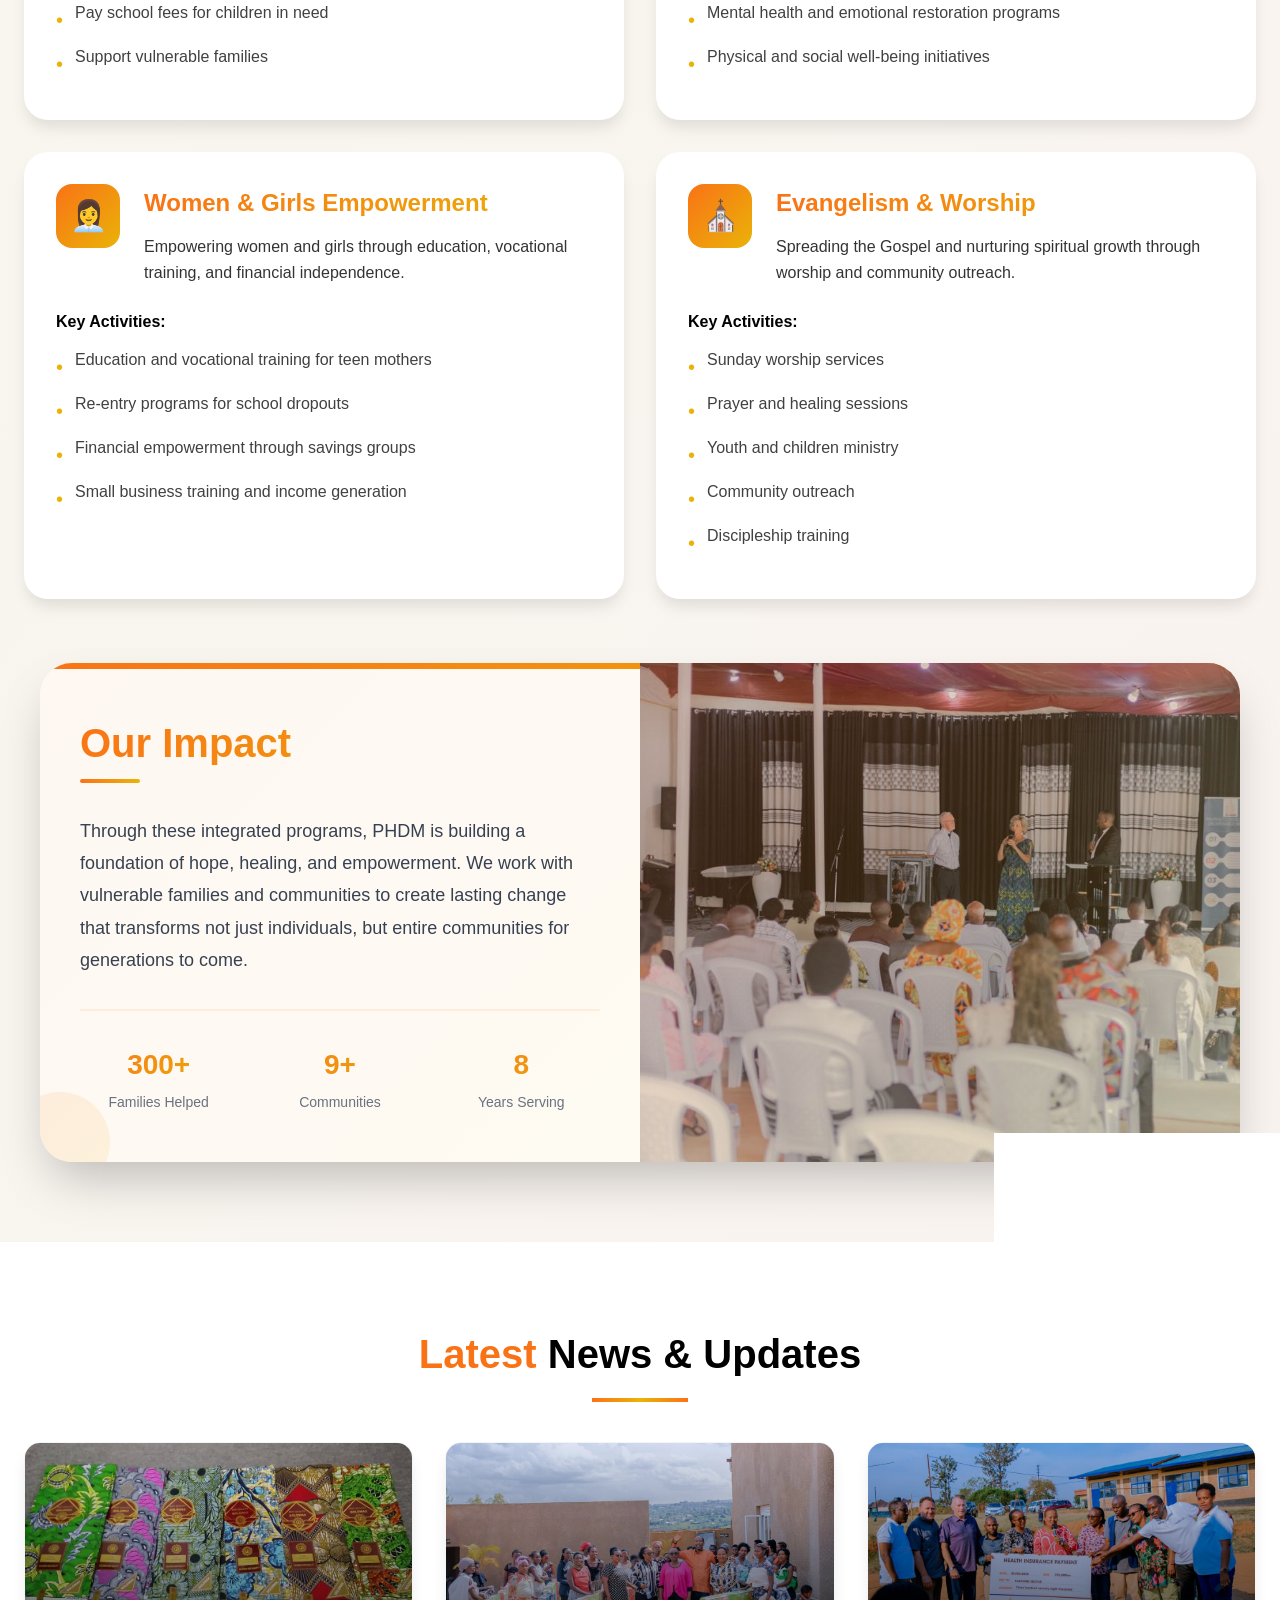
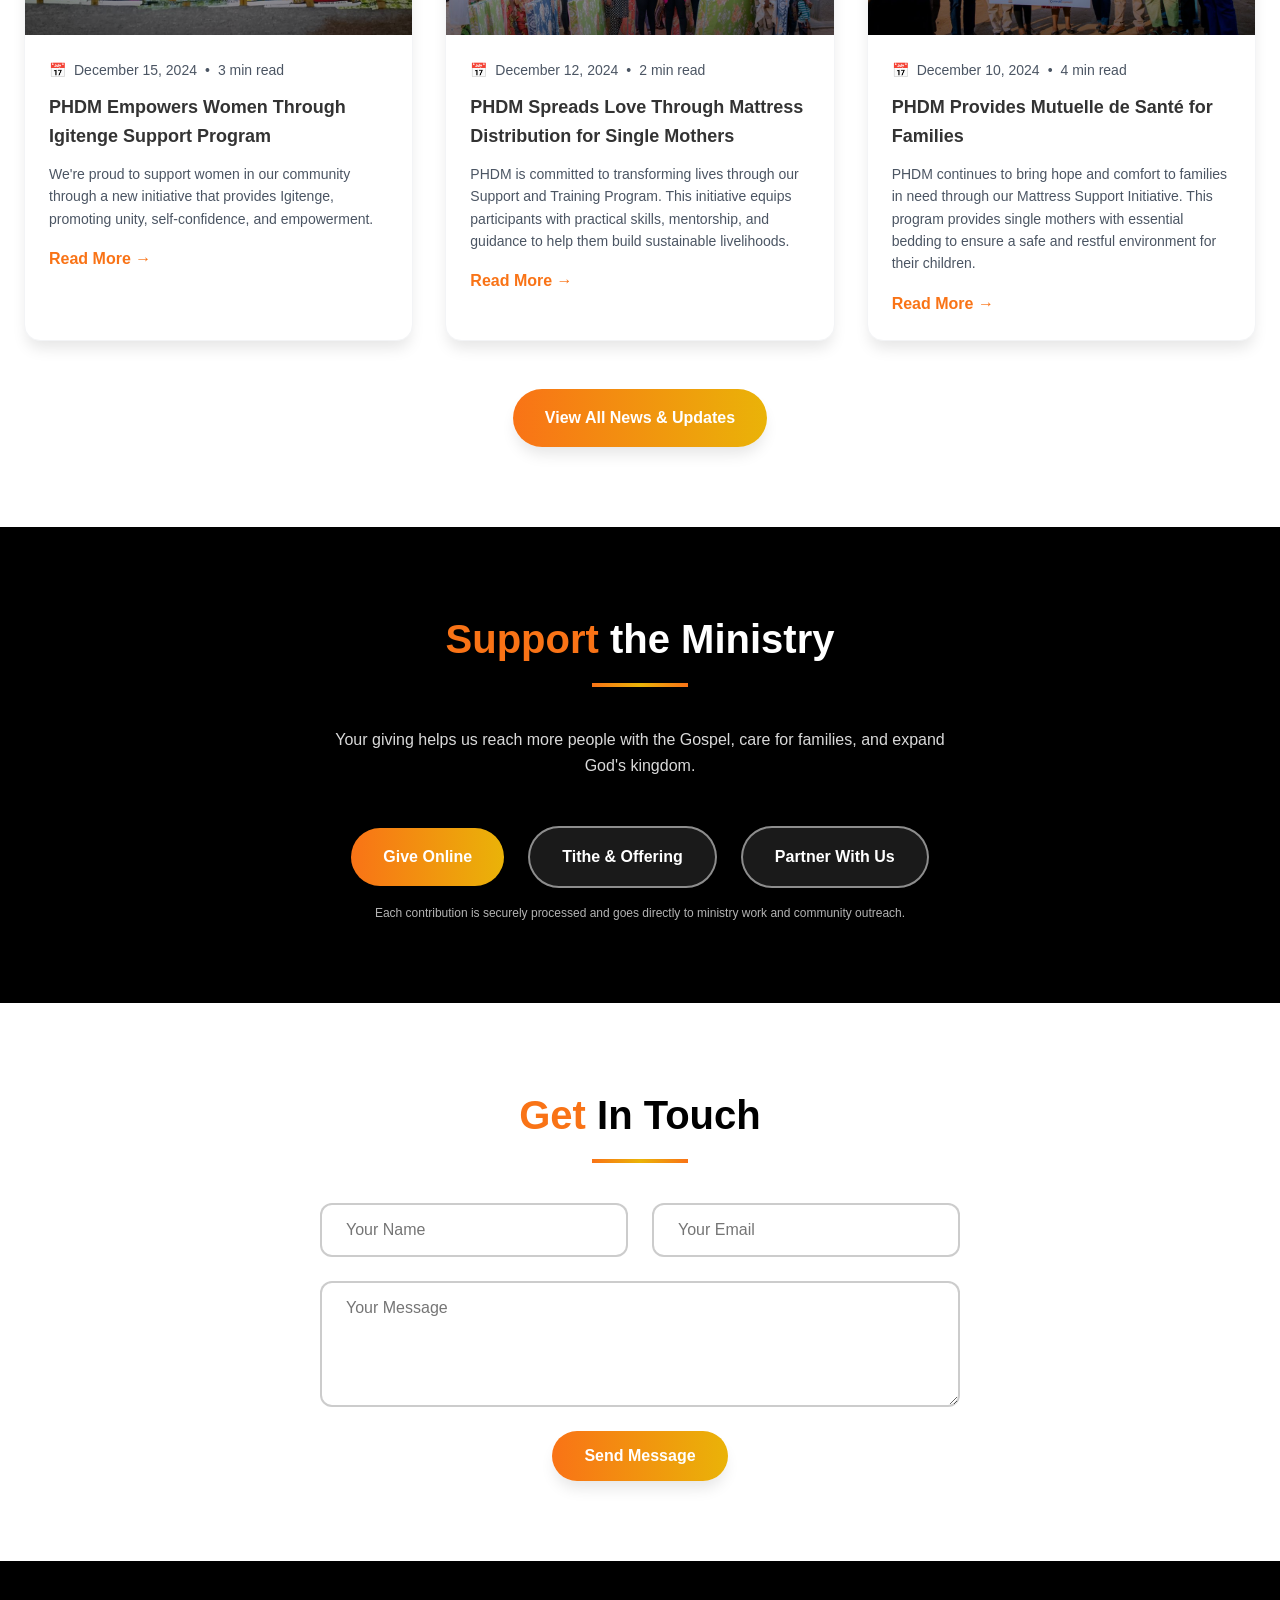
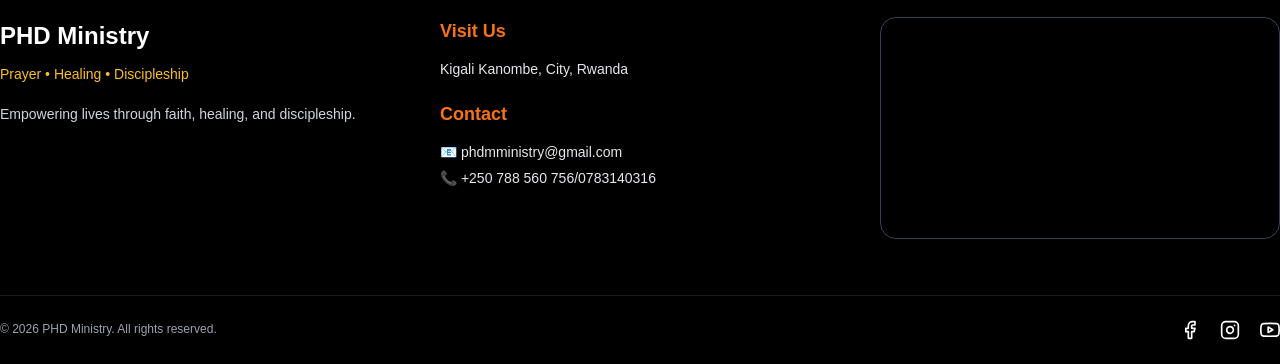
==== commit c05e348a: "News now" ====
--- a/index.html
+++ b/index.html
@@ -9,13 +9,13 @@
     <link rel="stylesheet" href="Footer.css">
 </head>
 <body>
-     <header>
+    <header>
         <nav class="container-xl">
             <a href="index.html" class="logo-link">
                 <img src="logo.png" alt="PHDM Church" class="logo-img">
                 <div class="logo-text">
                     <span class="logo-title">PHD Ministry</span>
-                    <p class="logo-subtitle">Prayer • Healing • Discipleship</p>
+                    <p class="logo-subtitle">Prophetic Healing and Deliverance </p>
                 </div>
             </a>
 
@@ -39,12 +39,7 @@
                         <span>News</span>
                     </a>
                 </li>
-                <li>
-                    <a href="Events.html" class="nav-link">
-                        <div class="nav-link-bg"></div>
-                        <span>Events</span>
-                    </a>
-                </li>
+
                 <li>
                     <a href="give.html" class="nav-link">
                         <div class="nav-link-bg"></div>
@@ -66,8 +61,7 @@
             </ul>
 
             <!-- Mobile Menu Button -->
-            <button class="mobile-menu-btn" id="menuBtn" aria-label="Open menu">
-                <div class="mobile-menu-btn-bg"></div>
+            <button class="mobile-menu-btn" id="menuBtn" aria-label="Toggle menu">
                 <svg xmlns="http://www.w3.org/2000/svg" fill="none" viewBox="0 0 24 24" stroke-width="1.5" stroke="currentColor">
                     <path stroke-linecap="round" stroke-linejoin="round" d="M3.75 6.75h16.5M3.75 12h16.5M3.75 17.25h16.5" />
                 </svg>
@@ -75,6 +69,104 @@
         </nav>
         <div class="gradient-line"></div>
     </header>
+
+    <!-- Backdrop -->
+    <div class="backdrop hidden" id="backdrop"></div>
+
+    <!-- Mobile Modal -->
+    <div class="mobile-modal hidden" id="mobileModal">
+        <div class="modal-header">
+            <div class="modal-logo">
+                <img src="logo.png" alt="PHDM Church">
+                <span>PHD Ministry</span>
+            </div>
+            <button class="close-btn" id="closeBtn" aria-label="Close menu">
+                <div class="close-btn-bg"></div>
+                <svg xmlns="http://www.w3.org/2000/svg" fill="none" viewBox="0 0 24 24" stroke-width="1.5" stroke="currentColor">
+                    <path stroke-linecap="round" stroke-linejoin="round" d="M6 18L18 6M6 6l12 12" />
+                </svg>
+            </button>
+        </div>
+
+        <nav class="modal-nav">
+            <ul class="modal-nav-list">
+                <li>
+                    <a href="index.html" class="modal-nav-link active">
+                        <div class="modal-nav-link-bg"></div>
+                        <span>Home</span>
+                    </a>
+                </li>
+                <li>
+                    <a href="About.html" class="modal-nav-link">
+                        <div class="modal-nav-link-bg"></div>
+                        <span>About</span>
+                    </a>
+                </li>
+                <li>
+                    <a href="News.html" class="modal-nav-link">
+                        <div class="modal-nav-link-bg"></div>
+                        <span>News</span>
+                    </a>
+                </li>
+               
+                <li>
+                    <a href="Contact.html" class="modal-nav-link">
+                        <div class="modal-nav-link-bg"></div>
+                        <span>Contact</span>
+                    </a>
+                </li>
+                <li>
+                    <a href="Galley.html" class="modal-nav-link">
+                        <div class="modal-nav-link-bg"></div>
+                        <span>Gallery</span>
+                    </a>
+                </li>
+            </ul>
+
+           
+        </nav>
+
+        <div class="modal-footer">
+            <p> Prophetic  Healing and Deliverance  Ministry</p>
+        </div>
+    </div>
+
+   
+
+    <script>
+        const menuBtn = document.getElementById('menuBtn');
+        const closeBtn = document.getElementById('closeBtn');
+        const mobileModal = document.getElementById('mobileModal');
+        const backdrop = document.getElementById('backdrop');
+
+        function openMenu() {
+            mobileModal.classList.remove('hidden');
+            backdrop.classList.remove('hidden');
+            document.body.style.overflow = 'hidden';
+        }
+
+        function closeMenu() {
+            mobileModal.classList.add('hidden');
+            backdrop.classList.add('hidden');
+            document.body.style.overflow = '';
+        }
+
+        menuBtn.addEventListener('click', openMenu);
+        closeBtn.addEventListener('click', closeMenu);
+        backdrop.addEventListener('click', closeMenu);
+
+        // Close menu when clicking on a link
+        document.querySelectorAll('.modal-nav-link').forEach(link => {
+            link.addEventListener('click', closeMenu);
+        });
+
+        // Close menu on ESC key
+        document.addEventListener('keydown', (e) => {
+            if (e.key === 'Escape' && !mobileModal.classList.contains('hidden')) {
+                closeMenu();
+            }
+        });
+    </script>
     <!-- Hero Section -->
     <section id="home" class="hero-section">
         <div class="video-background">
@@ -91,15 +183,14 @@
                     <span class="gradient-text">Find Meaning. Find Hope.</span>
                 </h1>
                 <p class="hero-description">
-                    We are dedicated to transforming lives and renewing our community by proclaiming the Gospel of Jesus Christ
-                    and demonstrating His love through compassionate action.
+                   We are dedicated to transforming lives and renewing our community demonstrating the love of God through compassionate action.
                 </p>
                 <div class="hero-buttons">
-                    <a href="Events.html" class="btn btn-primary">Join Us This Sunday</a>
-                    <a href="give.html" class="btn btn-secondary">Give Online</a>
+                    <!-- <a href="Events.html" class="btn btn-primary">Join Us This Sunday</a> -->
+                    <a href="give.html" class="btn btn-primary">Give Online</a>
                 </div>
                 <blockquote class="hero-quote">
-                    "Build an Altar to the Lord your God." — Judges 6:26
+                    To ensure the members of community prosper in spirit, soul and body. "3 John 3:2"
                 </blockquote>
             </div>
         </div>
@@ -114,11 +205,70 @@
             </div>
             <p class="section-intro">
                 Through our comprehensive programs, we are transforming lives and building stronger communities across Rwanda. 
-                Each initiative is designed to address critical needs while fostering hope, healing, and empowerment.
+                Each initiative we implement is designed to address existing critical needs while fostering hope, healing, and empowerment.
             </p>
             
             <div class="programs-grid">
+                
+
                 <div class="program-card">
+                    <div class="program-header">
+                        <div class="program-icon">📚</div>
+                        <div class="program-info">
+                            <h3>Education Programmes</h3>
+                            <p>Early Childhood Development initiatives focused on improving educational outcomes for vulnerable children.</p>
+                        </div>
+                    </div>
+                    <div class="program-activities">
+                        <h4>Key Activities:</h4>
+                        <ul>
+                            <li>Establish Early Childhood Development centers</li>
+                            <li>Provide nutrition and school materials</li>
+                            <li>Pay school fees for children in need</li>
+                            <li>Support vulnerable families</li>
+                        </ul>
+                    </div>
+                </div>
+              
+
+                <div class="program-card">
+                    <div class="program-header">
+                        <div class="program-icon">🏥</div>
+                        <div class="program-info">
+                            <h3>Health Programmes</h3>
+                            <p>Community health engagement and mental wellness support for holistic healing and restoration.</p>
+                        </div>
+                    </div>
+                    <div class="program-activities">
+                        <h4>Key Activities:</h4>
+                        <ul>
+                            <li>Community health education and wellness promotion</li>
+                            <li>Support for teen mothers through capacity building</li>
+                            <li>Mental health and emotional restoration programs</li>
+                            <li>Physical and social well-being initiatives</li>
+                        </ul>
+                    </div>
+                </div>
+
+                <div class="program-card">
+                    <div class="program-header">
+                        <div class="program-icon">👩‍💼</div>
+                        <div class="program-info">
+                            <h3>Women & Girls Empowerment</h3>
+                            <p>Empowering women and girls through education, vocational training, and financial independence.</p>
+                        </div>
+                    </div>
+                    <div class="program-activities">
+                        <h4>Key Activities:</h4>
+                        <ul>
+                            <li>Education and vocational training for teen mothers</li>
+                            <li>Re-entry programs for school dropouts</li>
+                            <li>Financial empowerment through savings groups</li>
+                            <li>Small business training and income generation</li>
+                        </ul>
+                    </div>
+                </div>
+                  <div class="program-card">
                     <div class="program-header">
                         <div class="program-icon">⛪</div>
                         <div class="program-info">
@@ -134,63 +284,6 @@
                             <li>Youth and children ministry</li>
                             <li>Community outreach</li>
                             <li>Discipleship training</li>
-                        </ul>
-                    </div>
-                </div>
-
-                <div class="program-card">
-                    <div class="program-header">
-                        <div class="program-icon">📚</div>
-                        <div class="program-info">
-                            <h3>Education Programmes</h3>
-                            <p>Early Childhood Development initiatives focused on improving educational outcomes for vulnerable children.</p>
-                        </div>
-                    </div>
-                    <div class="program-activities">
-                        <h4>Key Activities:</h4>
-                        <ul>
-                            <li>Establish Early Childhood Development centers</li>
-                            <li>Provide nutrition and school materials</li>
-                            <li>Pay school fees for children in need</li>
-                            <li>Support vulnerable families</li>
-                        </ul>
-                    </div>
-                </div>
-
-                <div class="program-card">
-                    <div class="program-header">
-                        <div class="program-icon">🏥</div>
-                        <div class="program-info">
-                            <h3>Health Programmes</h3>
-                            <p>Community health engagement and mental wellness support for holistic healing and restoration.</p>
-                        </div>
-                    </div>
-                    <div class="program-activities">
-                        <h4>Key Activities:</h4>
-                        <ul>
-                            <li>Community health education and wellness promotion</li>
-                            <li>Support for teen mothers through capacity building</li>
-                            <li>Mental health and emotional restoration programs</li>
-                            <li>Physical and social well-being initiatives</li>
-                        </ul>
-                    </div>
-                </div>
-
-                <div class="program-card">
-                    <div class="program-header">
-                        <div class="program-icon">👩‍💼</div>
-                        <div class="program-info">
-                            <h3>Women & Girls Empowerment</h3>
-                            <p>Empowering women and girls through education, vocational training, and financial independence.</p>
-                        </div>
-                    </div>
-                    <div class="program-activities">
-                        <h4>Key Activities:</h4>
-                        <ul>
-                            <li>Education and vocational training for teen mothers</li>
-                            <li>Re-entry programs for school dropouts</li>
-                            <li>Financial empowerment through savings groups</li>
-                            <li>Small business training and income generation</li>
                         </ul>
                     </div>
                 </div>
@@ -217,15 +310,15 @@
         
         <div class="stats-highlight">
           <div class="stat-item">
-            <div class="stat-number">500+</div>
+            <div class="stat-number">300+</div>
             <div class="stat-label">Families Helped</div>
           </div>
           <div class="stat-item">
-            <div class="stat-number">15+</div>
+            <div class="stat-number">9+</div>
             <div class="stat-label">Communities</div>
           </div>
           <div class="stat-item">
-            <div class="stat-number">10</div>
+            <div class="stat-number">8</div>
             <div class="stat-label">Years Serving</div>
           </div>
         </div>
@@ -240,30 +333,7 @@
     </section>
 
     <!-- About Section -->
-    <section id="about" class="about-section">
-        <div class="container">
-            <div class="services-box">
-                <h3 class="services-title">Join Us This Week</h3>
-                <div class="services-grid">
-                    <div class="service-item">
-                        <div class="service-icon">⛪</div>
-                        <h4>Sunday Service</h4>
-                        <p>10:00 AM - 12:00 PM</p>
-                    </div>
-                    <div class="service-item">
-                        <div class="service-icon">🙏</div>
-                        <h4>Wednesday Prayer</h4>
-                        <p>10:00 AM - 4:00 PM</p>
-                    </div>
-                    <div class="service-item">
-                        <div class="service-icon">👨‍👩‍👧‍👦</div>
-                        <h4>Friday Service</h4>
-                        <p>5:30 PM - 7:30 PM</p>
-                    </div>
-                </div>
-            </div>
-        </div>
-    </section>
+    
 
     <!-- Latest News Section -->
     <section id="latest-news" class="latest-news-section">
--- a/Header.css
+++ b/Header.css
@@ -1,4 +1,4 @@
-  * {
+ * {
             margin: 0;
             padding: 0;
             box-sizing: border-box;
@@ -492,5 +492,22 @@
         /* Hidden class */
         .hidden {
             display: none;
-            
+        }
+
+        /* Demo Content */
+        .content {
+            margin-top: 100px;
+            padding: 2rem;
+            text-align: center;
+        }
+
+        .content h1 {
+            font-size: 2rem;
+            margin-bottom: 1rem;
+            color: #1a202c;
+        }
+
+        .content p {
+            color: #718096;
+            line-height: 1.6;
         }
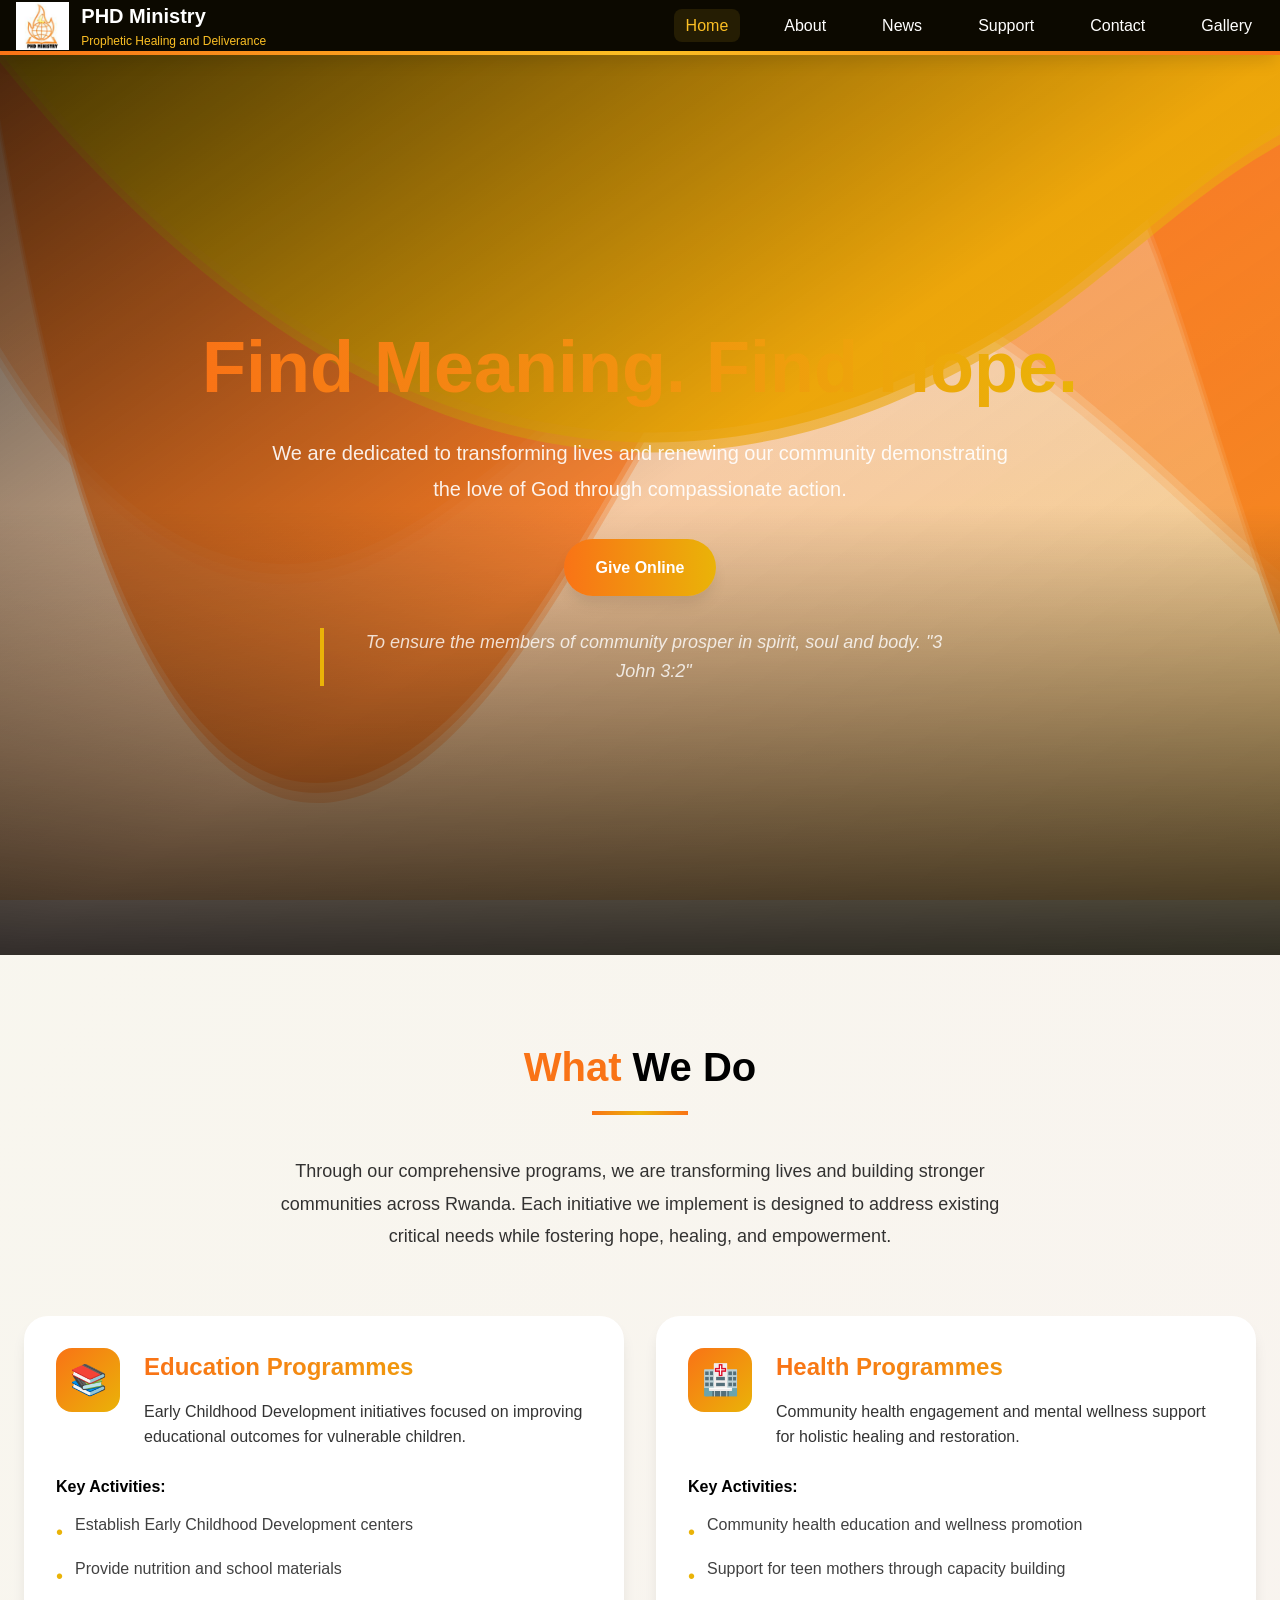
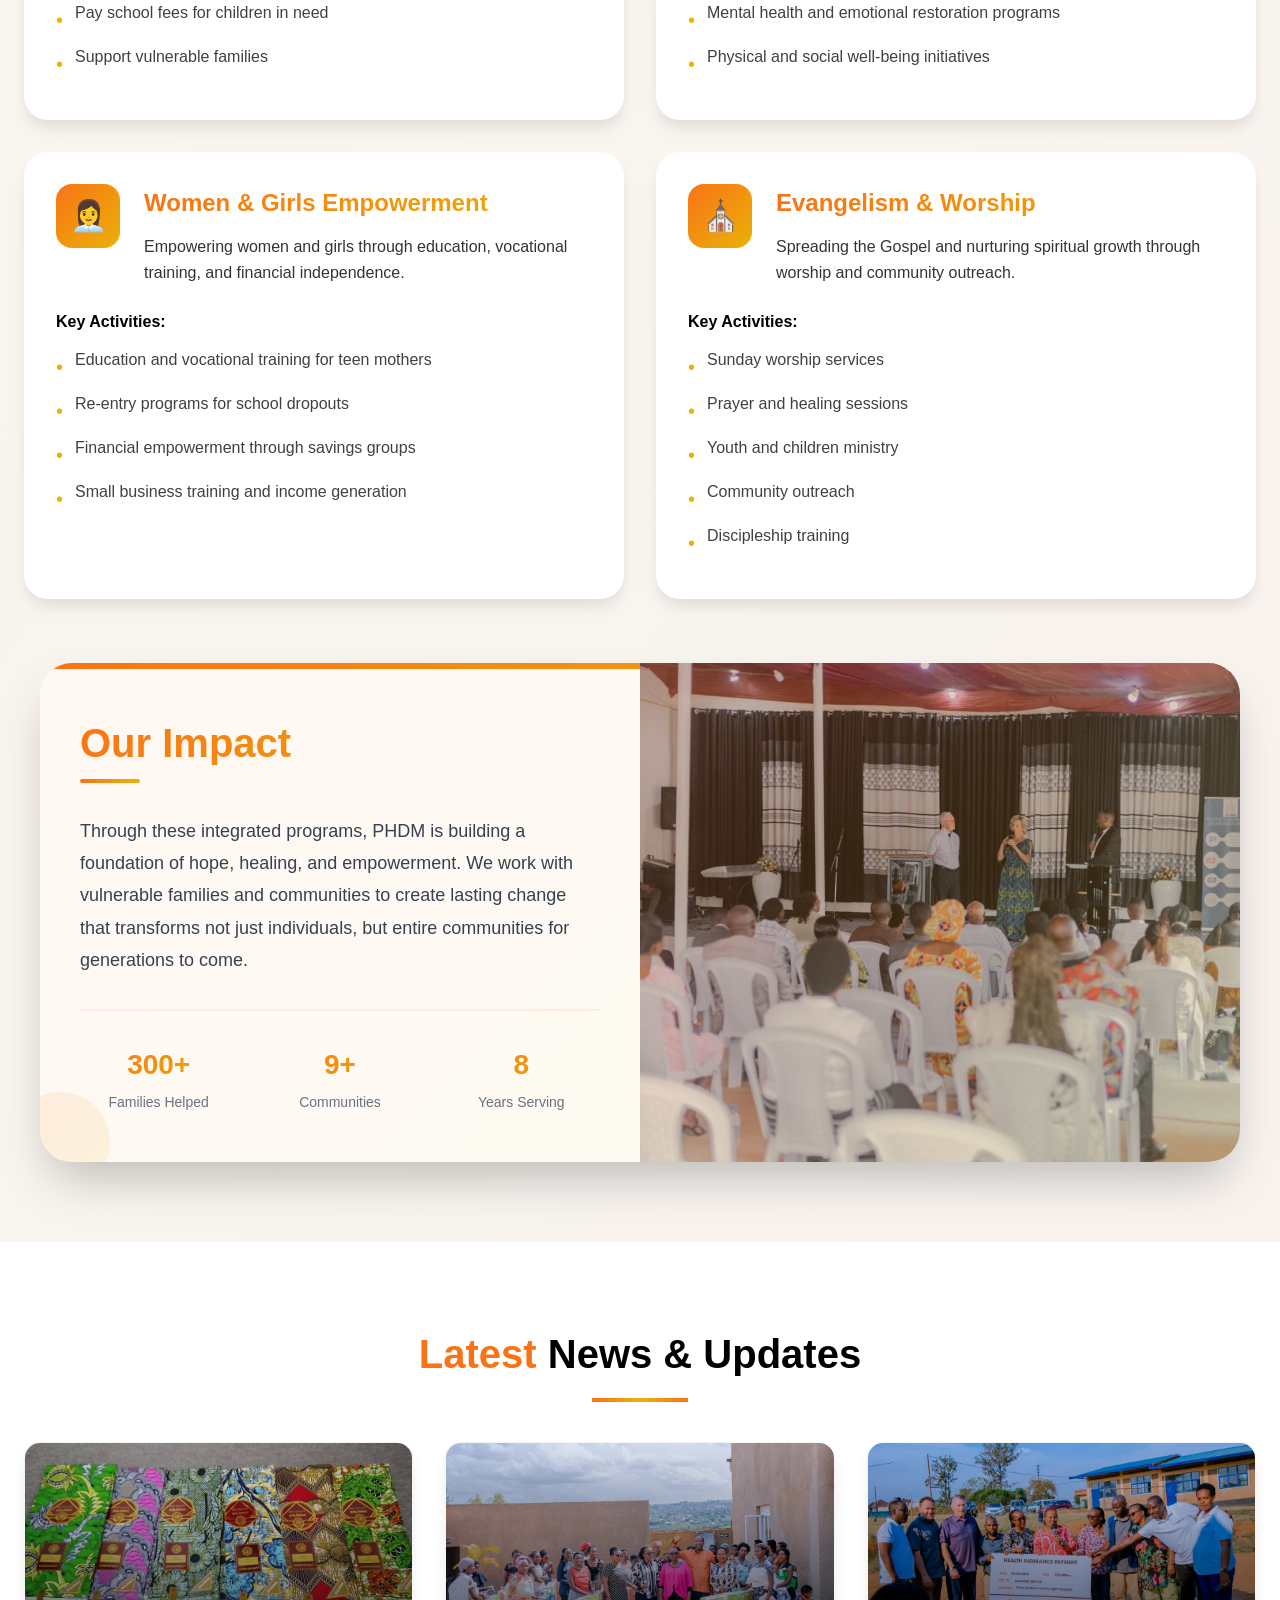
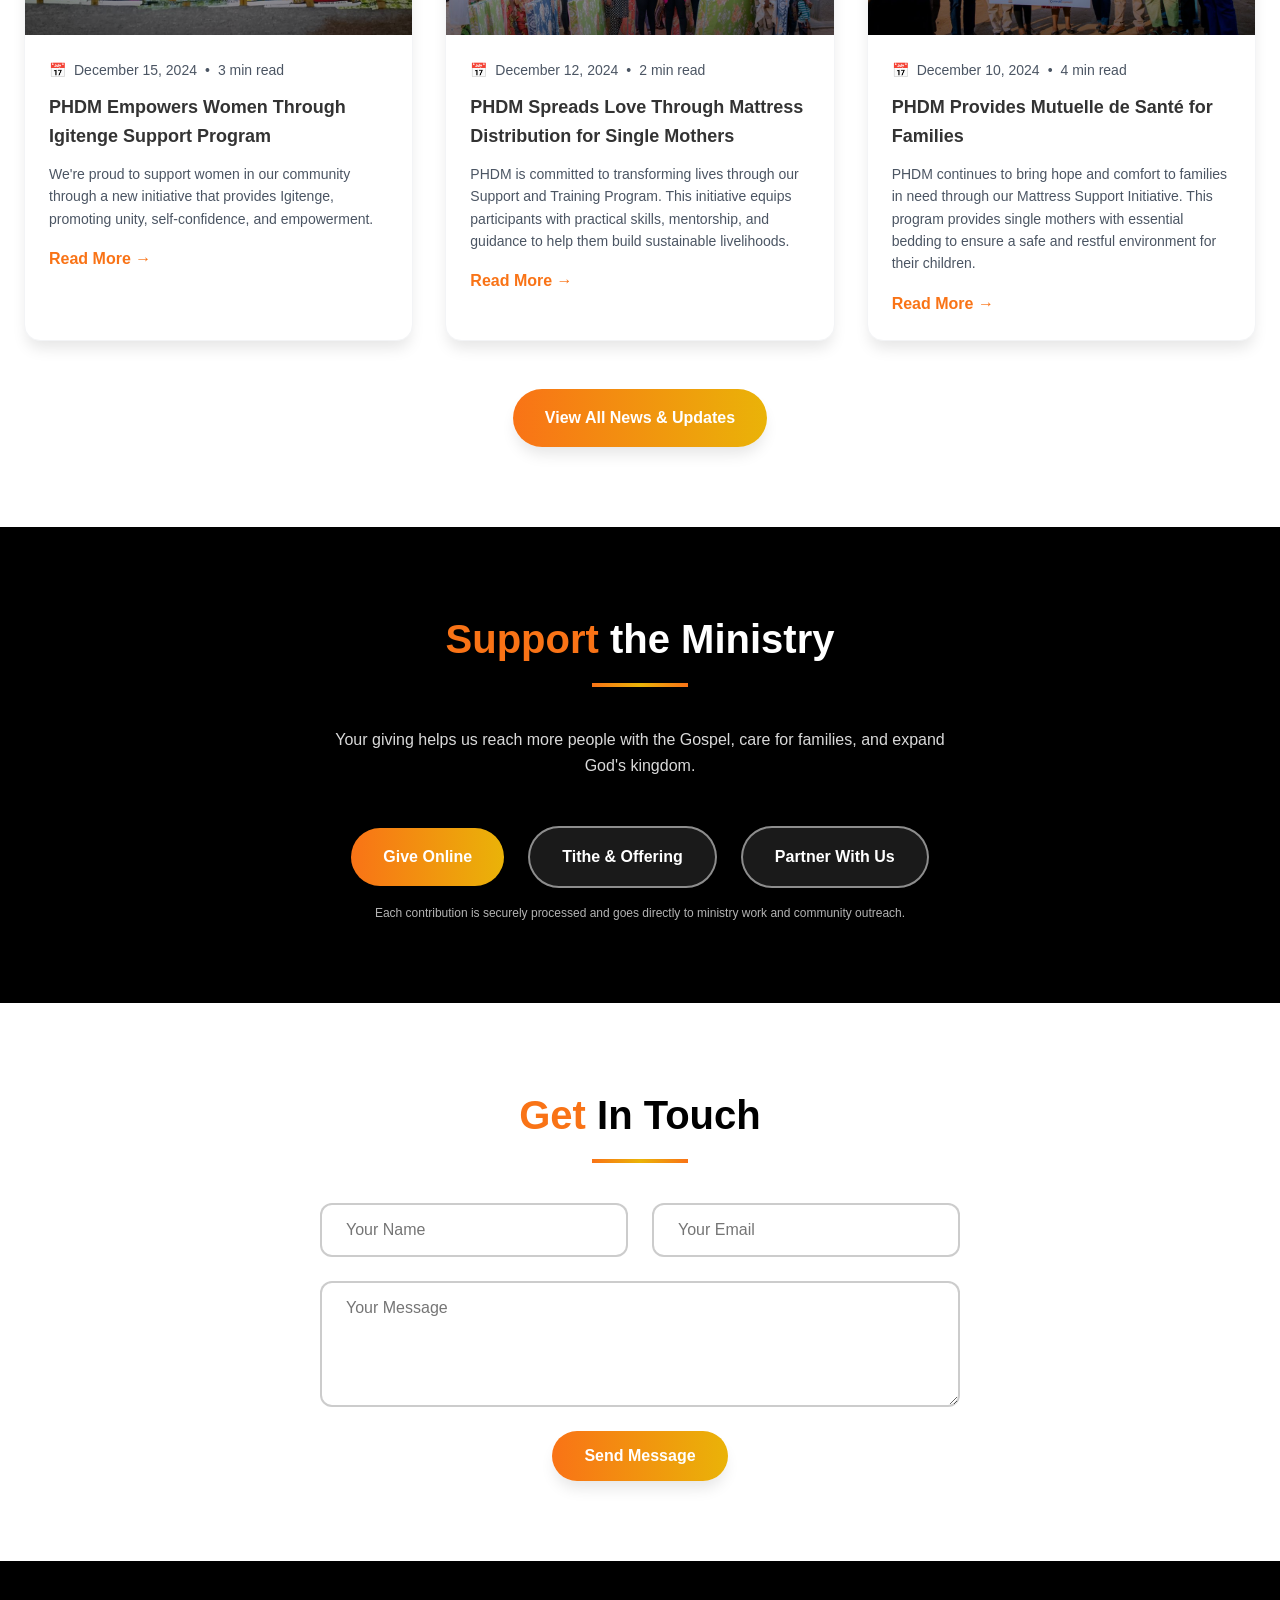
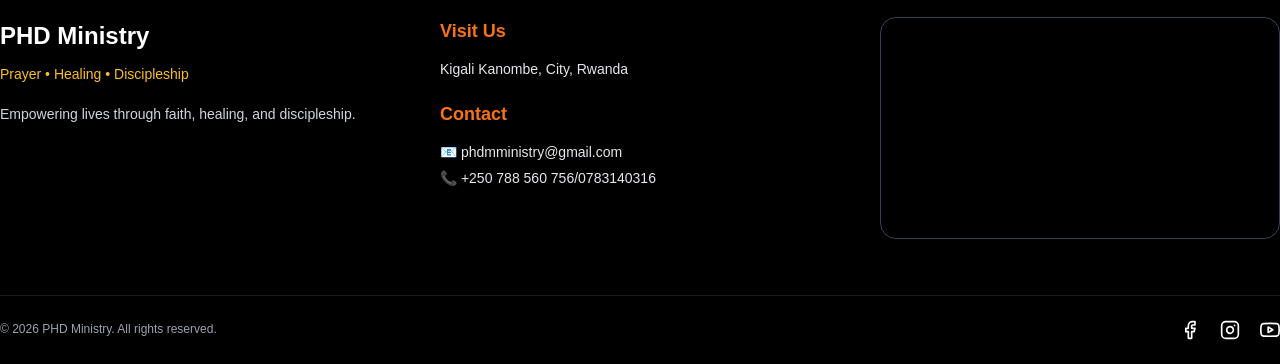
==== commit ace473fd: "News now" ====
--- a/index.html
+++ b/index.html
@@ -106,6 +106,12 @@
                     <a href="News.html" class="modal-nav-link">
                         <div class="modal-nav-link-bg"></div>
                         <span>News</span>
+                    </a>
+                </li>
+                  <li>
+                    <a href="give.html" class="modal-nav-link">
+                        <div class="modal-nav-link-bg"></div>
+                        <span>Support</span>
                     </a>
                 </li>
                
